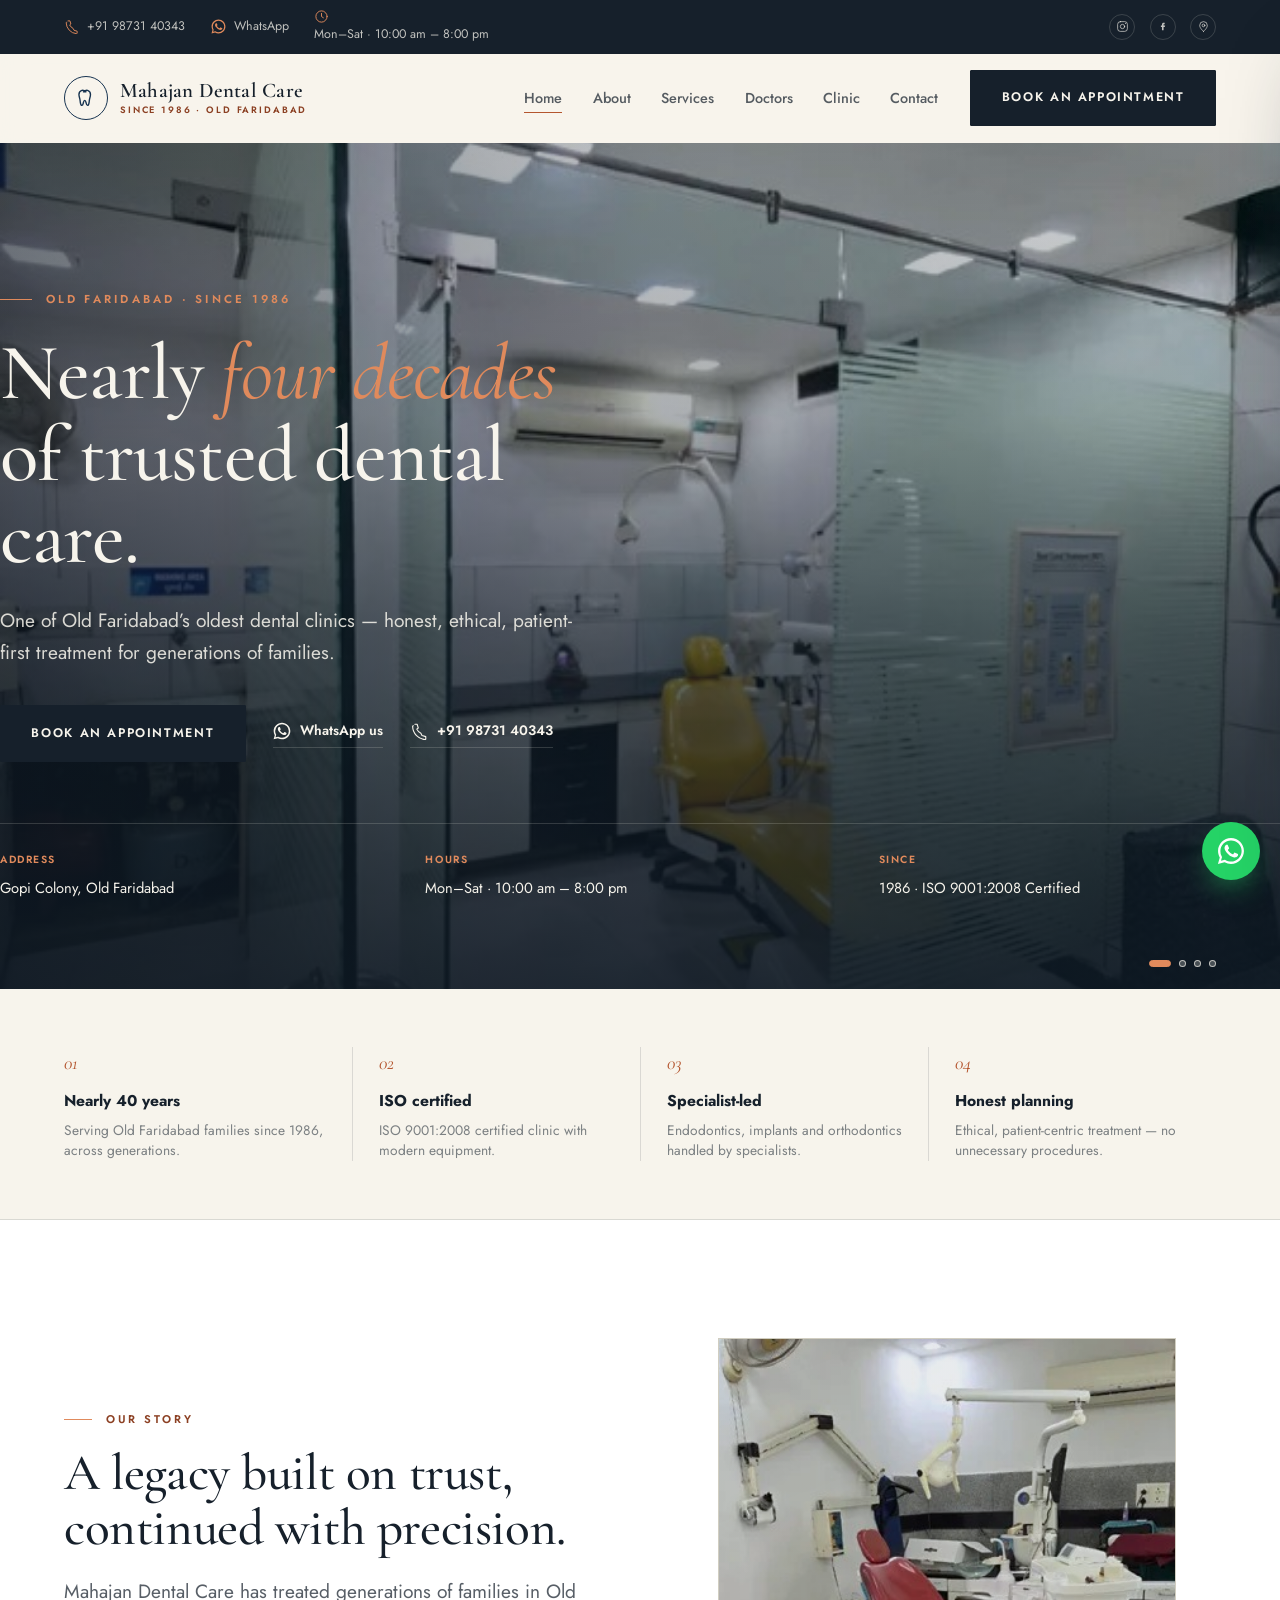
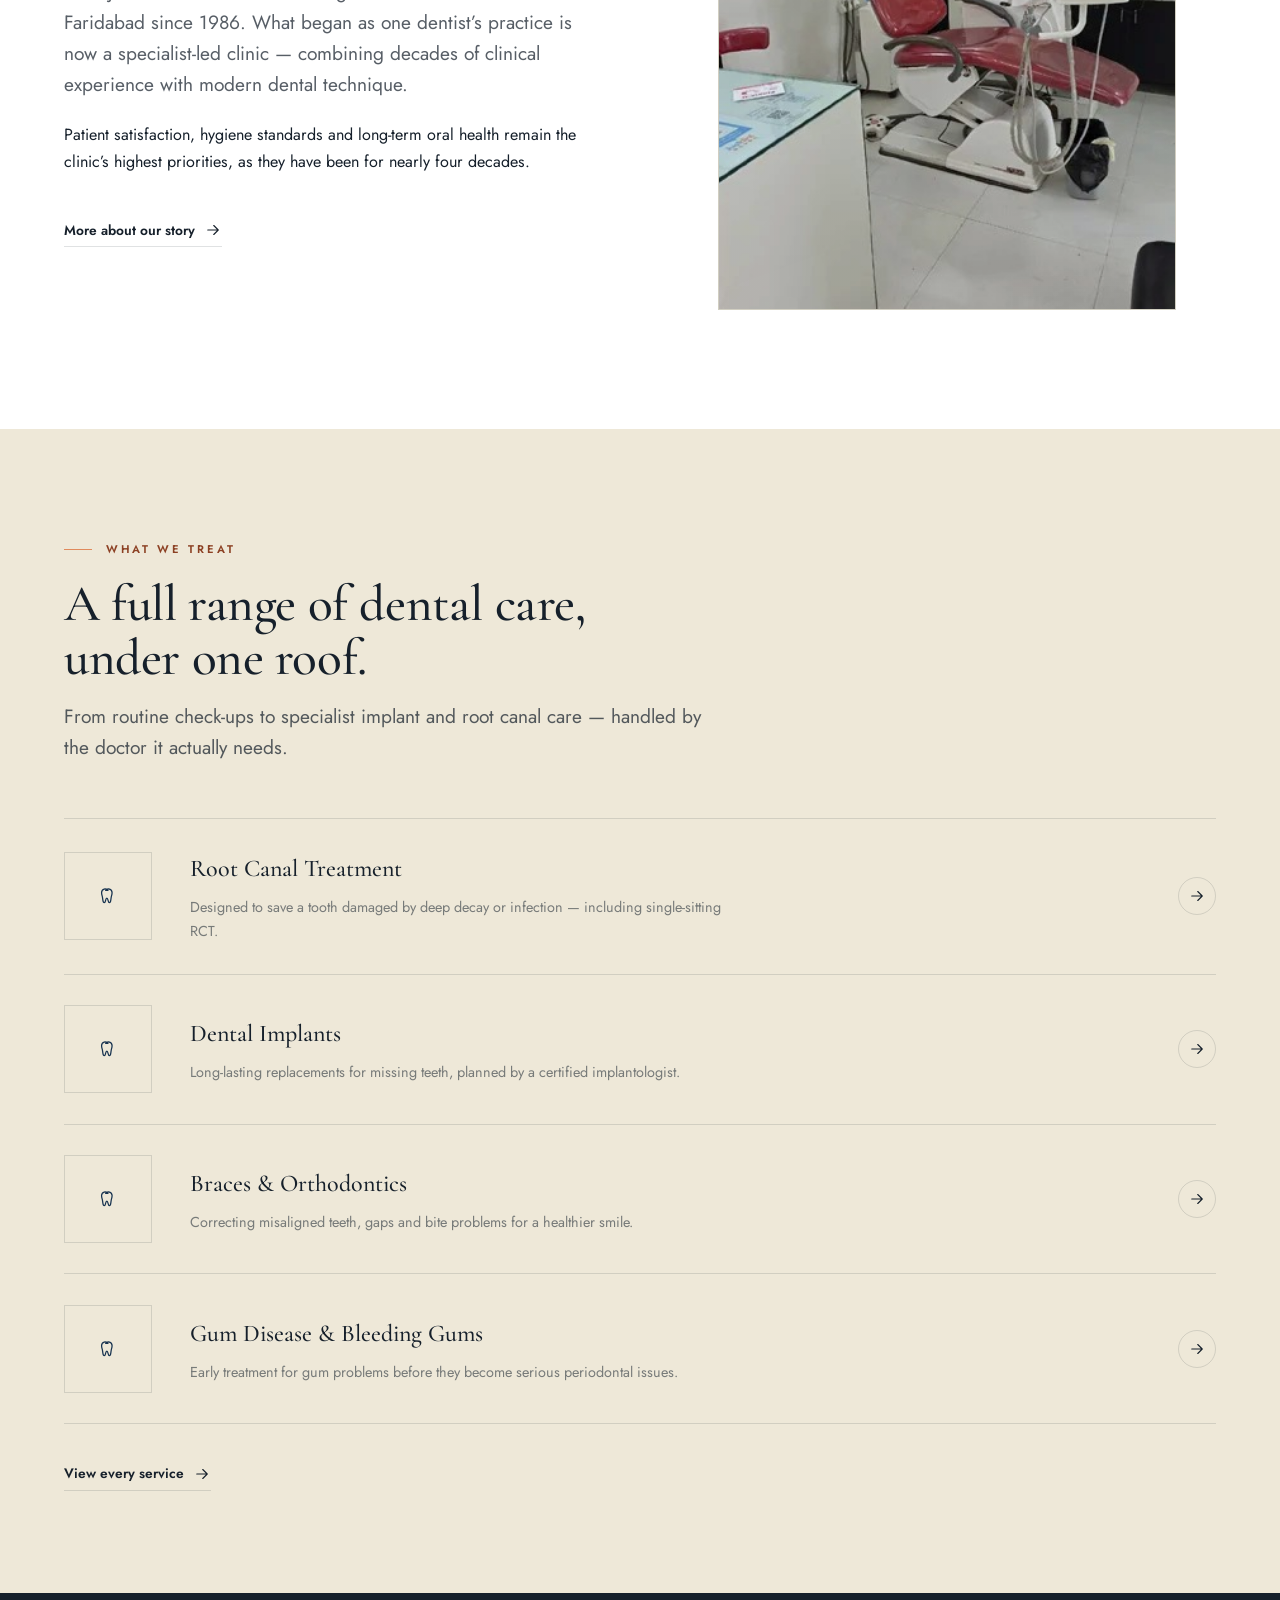
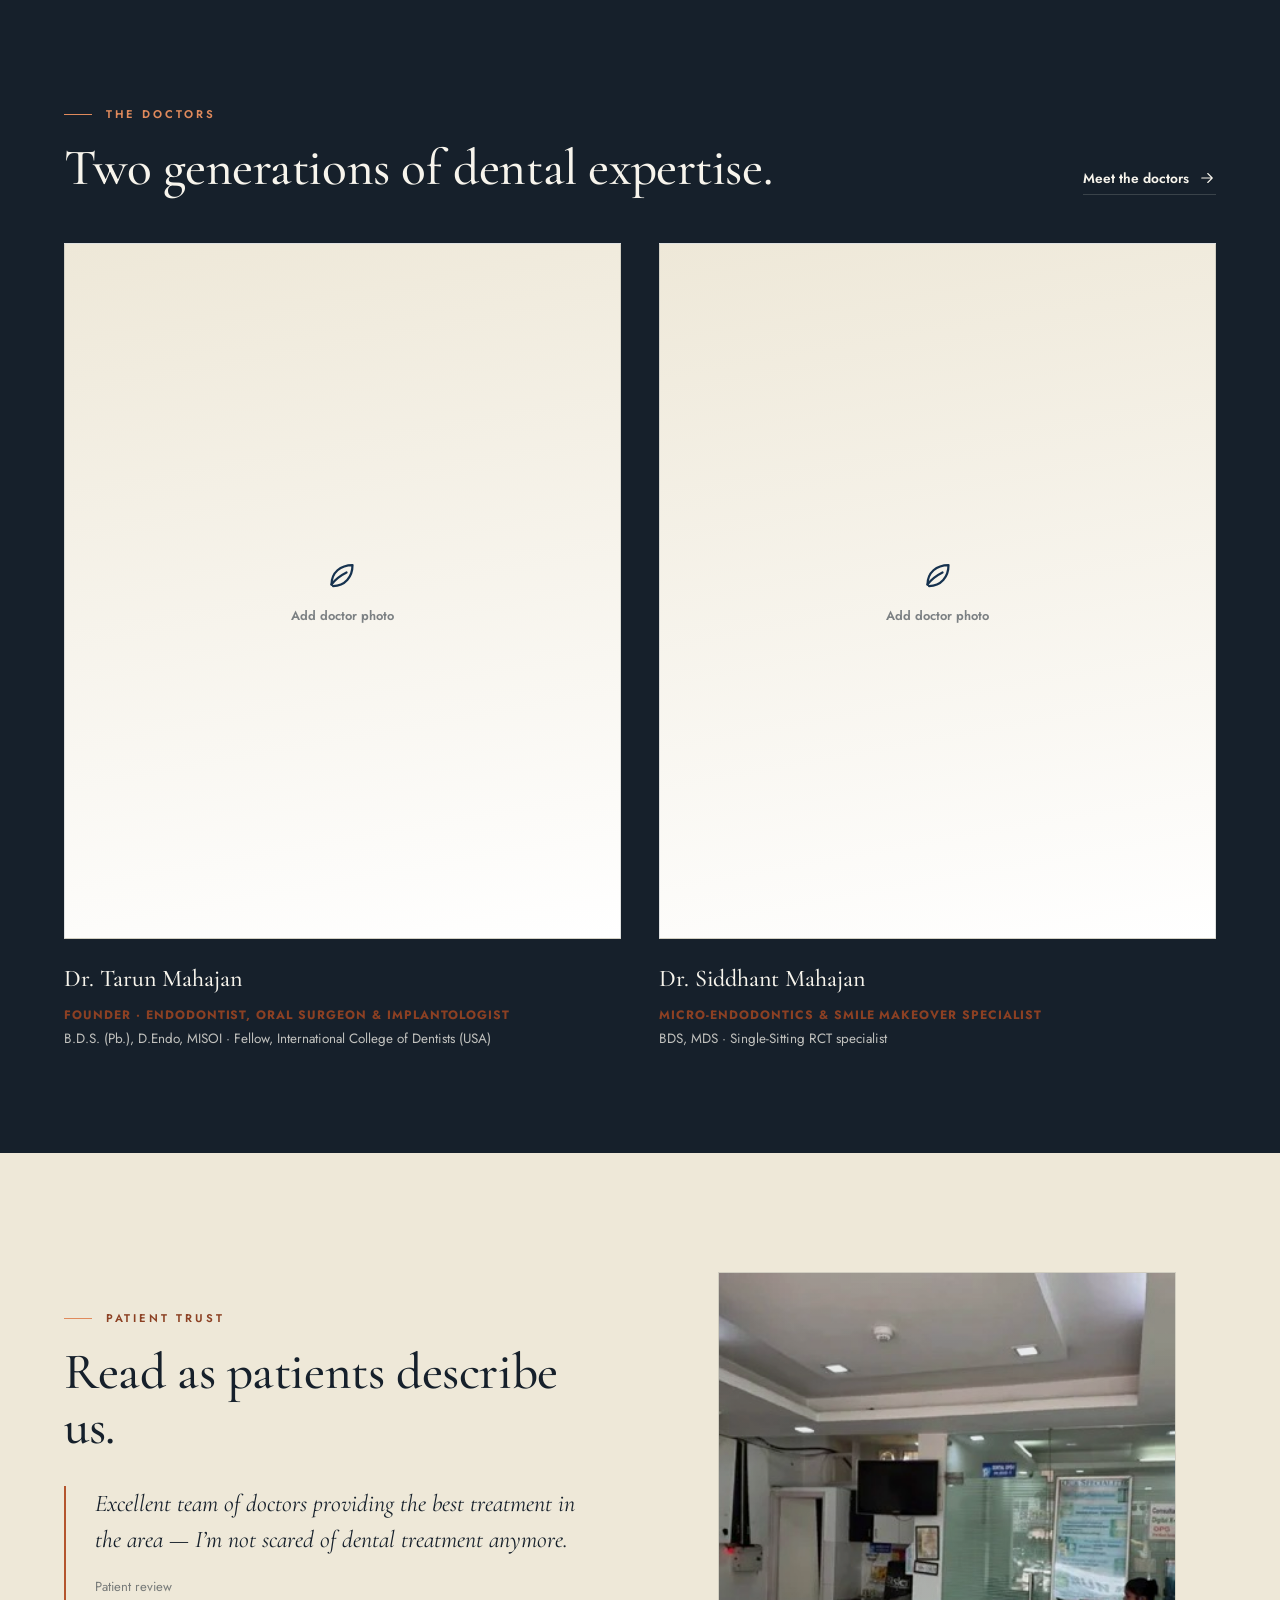
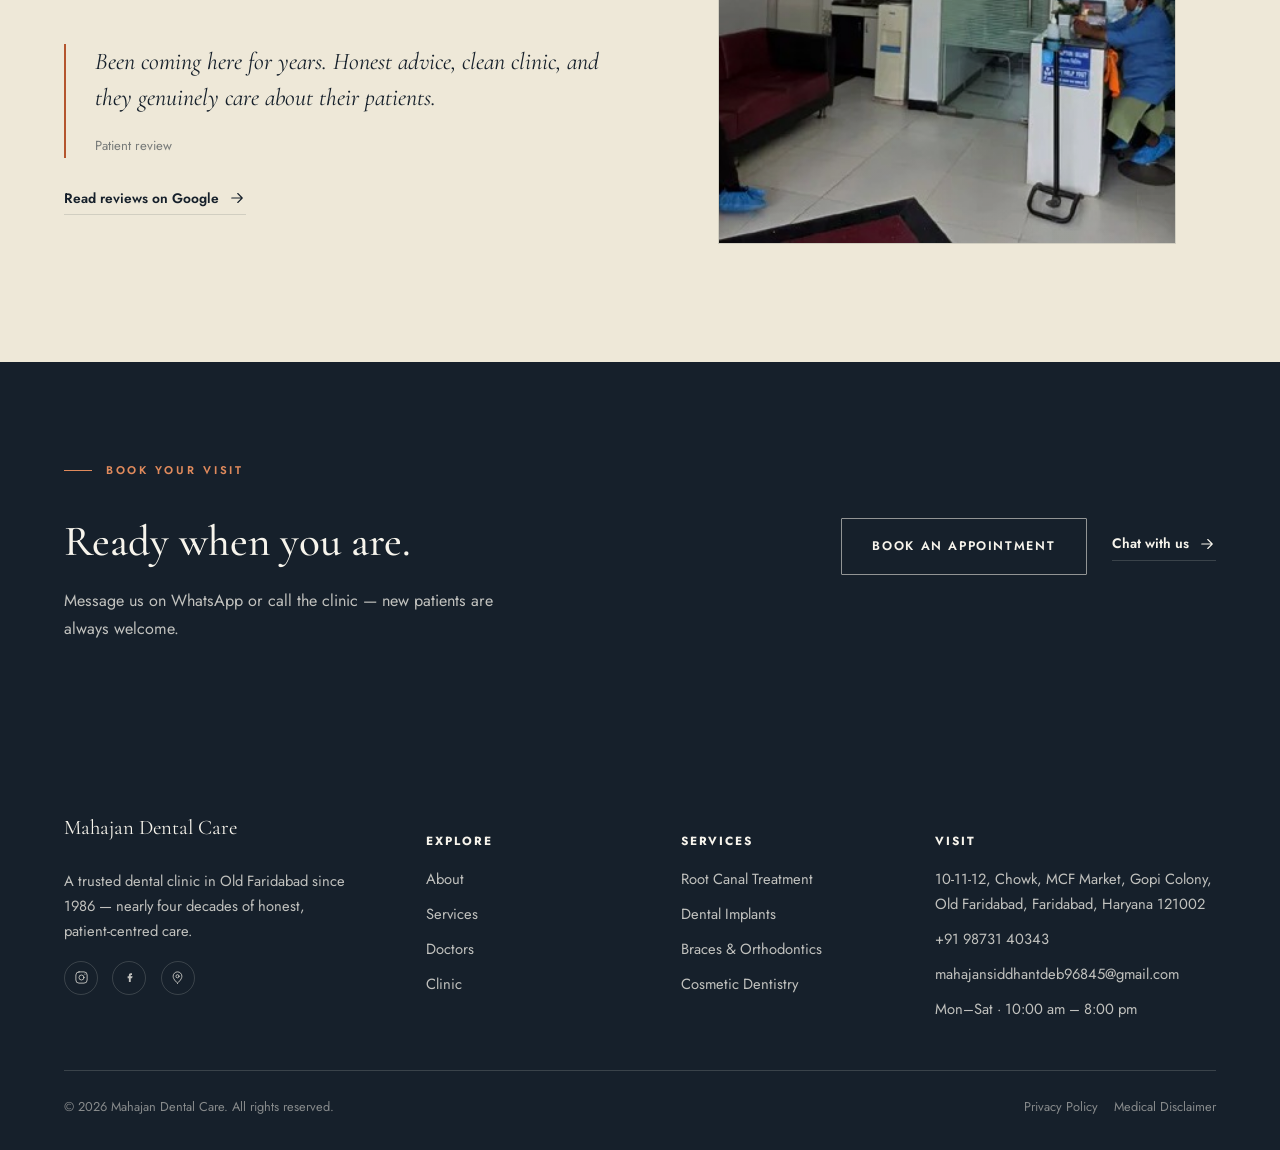
==== index.html @ 80f60401 "Initial commit: Mahajan Dental Care — premium redesign Built from scratch: own CSS design system, ow" ====
<!DOCTYPE html>
<html lang="en">
<head>
<meta charset="UTF-8">
<meta name="viewport" content="width=device-width, initial-scale=1">
<title>Trusted Dental Clinic in Old Faridabad Since 1986 — Mahajan Dental Care</title>
<meta name="description" content="Mahajan Dental Care — one of Old Faridabad's oldest and most trusted dental clinics, serving families since 1986.">
<link rel="preconnect" href="https://fonts.googleapis.com"><link rel="preconnect" href="https://fonts.gstatic.com" crossorigin>
<link href="https://fonts.googleapis.com/css2?family=Cormorant+Garamond:ital,wght@0,400;0,500;0,600;1,400;1,500&family=Jost:wght@400;500;600;700&display=swap" rel="stylesheet">
<link rel="stylesheet" href="assets/css/site.css">
<link rel="icon" href="assets/img/favicon.png">

</head>
<body>
<a class="skip-link" href="#main">Skip to content</a>

<div class="topbar"><div class="wrap topbar__row">
<div class="topbar__info">
<a href="tel:+919873140343"><svg class="ic" viewBox="0 0 24 24" width="18" height="18" fill="none" stroke="currentColor" stroke-width="1.5" stroke-linecap="round" stroke-linejoin="round" aria-hidden="true"><path d="M6.5 3h3l1.5 5-2 1.5a12 12 0 0 0 5.5 5.5L16 18l5 1.5v3a1 1 0 0 1-1.1 1A18 18 0 0 1 3.5 6.1 1 1 0 0 1 4.5 5"/></svg><span>+91 98731 40343</span></a>
<a href="https://wa.me/919873140343?text=Hello%20Mahajan%20Dental%20Care%2C%20how%20can%20I%20help%20you%3F" target="_blank" rel="noopener"><svg class="ic" viewBox="0 0 24 24" width="18" height="18" fill="currentColor" aria-hidden="true"><path d="M17.47 14.38c-.29-.14-1.7-.84-1.96-.94-.26-.1-.45-.14-.64.15-.19.29-.74.94-.91 1.13-.17.19-.34.21-.62.07-.29-.14-1.21-.45-2.3-1.42-.85-.76-1.42-1.7-1.59-1.98-.17-.29-.02-.44.13-.58.13-.13.29-.34.43-.51.14-.17.19-.29.29-.48.1-.19.05-.36-.02-.51-.07-.14-.64-1.55-.88-2.12-.23-.55-.47-.48-.64-.48h-.55c-.19 0-.5.07-.76.36-.26.29-1 .98-1 2.38 0 1.4 1.02 2.76 1.17 2.95.14.19 2.01 3.08 4.88 4.32.68.29 1.21.47 1.63.6.68.22 1.31.19 1.8.12.55-.08 1.7-.69 1.94-1.36.24-.67.24-1.24.17-1.36-.07-.12-.26-.19-.55-.33z"/><path d="M12 .9C5.87.9.9 5.87.9 12c0 1.95.51 3.86 1.48 5.55L.8 23.1l5.68-1.49A11.06 11.06 0 0 0 12 23.1c6.13 0 11.1-4.97 11.1-11.1S18.13.9 12 .9zm0 20.2c-1.72 0-3.4-.46-4.87-1.34l-.35-.21-3.37.89.9-3.29-.23-.35A9.06 9.06 0 0 1 2.9 12 9.1 9.1 0 1 1 12 21.1z"/></svg><span>WhatsApp</span></a>
<span><svg class="ic" viewBox="0 0 24 24" width="18" height="18" fill="none" stroke="currentColor" stroke-width="1.5" stroke-linecap="round" stroke-linejoin="round" aria-hidden="true"><circle cx="12" cy="12" r="9"/><path d="M12 7v5l3 2"/></svg><span>Mon–Sat · 10:00 am – 8:00 pm</span></span>
</div>
<div class="topbar__soc">
<a href="https://www.instagram.com/mahajandentalcare" target="_blank" rel="noopener" aria-label="Instagram"><svg class="ic" viewBox="0 0 24 24" width="15" height="15" fill="none" stroke="currentColor" stroke-width="1.5" stroke-linecap="round" stroke-linejoin="round" aria-hidden="true"><rect x="3" y="3" width="18" height="18" rx="5"/><circle cx="12" cy="12" r="4"/><circle cx="17.5" cy="6.5" r="1" fill="currentColor" stroke="none"/></svg></a>
<a href="https://www.facebook.com/mahajandentalcare" target="_blank" rel="noopener" aria-label="Facebook"><svg class="ic" viewBox="0 0 24 24" width="15" height="15" fill="currentColor" aria-hidden="true"><path d="M14 8h2V5h-2c-1.7 0-3 1.3-3 3v2H9v3h2v6h3v-6h2l1-3h-3V8.5c0-.3.2-.5.5-.5z"/></svg></a>
<a href="https://maps.app.goo.gl/8mZCr58FdoNz6xBy7" target="_blank" rel="noopener" aria-label="Directions"><svg class="ic" viewBox="0 0 24 24" width="18" height="18" fill="none" stroke="currentColor" stroke-width="1.5" stroke-linecap="round" stroke-linejoin="round" aria-hidden="true"><path d="M12 21s7-5.5 7-11a7 7 0 1 0-14 0c0 5.5 7 11 7 11z"/><circle cx="12" cy="10" r="2.5"/></svg></a>
</div>
</div></div>

<header class="site-header" data-header>
<div class="wrap nav">
<a class="brand" href="index.html">
<span class="brand__mark"><svg class="ic" viewBox="0 0 24 24" width="20" height="20" fill="none" stroke="currentColor" stroke-width="1.5" stroke-linecap="round" stroke-linejoin="round" aria-hidden="true"><path d="M12 5.2c-1.6-1.3-3.1-1.9-4.5-1.5-1.9.5-3.2 2.2-3.2 4.5 0 1.7.4 2.9.9 4.5.3 1.3.4 2.6.6 4 .2 1.5.5 3.3 1.7 3.3s1.3-1.4 1.6-2.8c.3-1.3.6-2.6 1.5-2.6s1.2 1.3 1.5 2.6c.3 1.4.5 2.8 1.6 2.8 1.2 0 1.5-1.8 1.7-3.3.2-1.4.3-2.7.6-4 .5-1.6.9-2.8.9-4.5 0-2.3-1.3-4-3.2-4.5-1.4-.4-2.9.2-4.5 1.5z"/></svg></span>
<span class="brand__word"><span class="brand__name">Mahajan Dental Care</span><span class="brand__tag">Since 1986 &middot; Old Faridabad</span></span>
</a>
<ul class="nav__menu"><li><a href="index.html" aria-current="page">Home</a></li><li><a href="about.html">About</a></li><li><a href="services.html">Services</a></li><li><a href="doctors.html">Doctors</a></li><li><a href="clinic.html">Clinic</a></li><li><a href="contact.html">Contact</a></li></ul>
<a class="btn nav__cta" href="https://wa.me/919873140343?text=Hello%20Mahajan%20Dental%20Care%2C%20I%20would%20like%20to%20book%20an%20appointment." target="_blank" rel="noopener">Book an Appointment</a>
<button class="nav__toggle" data-nav-toggle aria-label="Open menu" aria-expanded="false"><svg viewBox="0 0 24 24" width="18" height="18" fill="none" stroke="currentColor" stroke-width="1.6" aria-hidden="true"><path d="M3 6h18M3 12h18M3 18h18"/></svg></button>
</div>
</header>

<div class="nav-scrim" data-nav-scrim></div>
<nav class="mobile-nav" data-mobile-nav aria-label="Mobile">
<button class="mobile-nav__close" data-nav-close aria-label="Close menu"><svg viewBox="0 0 24 24" width="20" height="20" fill="none" stroke="currentColor" stroke-width="1.6" aria-hidden="true"><path d="M6 6l12 12M18 6L6 18"/></svg></button>
<ul><li><a href="index.html">Home</a></li><li><a href="about.html">About</a></li><li><a href="services.html">Services</a></li><li><a href="doctors.html">Doctors</a></li><li><a href="clinic.html">Clinic</a></li><li><a href="contact.html">Contact</a></li></ul>
<a class="btn" style="width:100%;justify-content:center" href="https://wa.me/919873140343?text=Hello%20Mahajan%20Dental%20Care%2C%20I%20would%20like%20to%20book%20an%20appointment." target="_blank" rel="noopener">Book an Appointment</a>
</nav>

<main id="main">
<section class="hero" data-hero-slideshow>
<div class="hero__slides">
<div class="hero__slide is-active"><img src="assets/img/treatment-room-1.jpg" alt="Treatment room at Mahajan Dental Care"></div>
<div class="hero__slide"><img src="assets/img/reception-bench.jpg" alt="Reception at Mahajan Dental Care"></div>
<div class="hero__slide"><img src="assets/img/treatment-room-2.jpg" alt="Treatment room at Mahajan Dental Care"></div>
<div class="hero__slide"><img src="assets/img/entrance-signage.jpg" alt="Mahajan Dental Care clinic entrance"></div>
</div>
<div class="hero__scrim"></div>
<div class="wrap hero__inner">
<div data-reveal>
<span class="hero__eyebrow">Old Faridabad &middot; Since 1986</span>
<h1 class="hero__title">Nearly <em>four decades</em> of trusted dental care.</h1>
<p class="hero__lead">One of Old Faridabad&rsquo;s oldest dental clinics — honest, ethical, patient-first treatment for generations of families.</p>
<div class="hero__actions">
<a class="btn" href="https://wa.me/919873140343?text=Hello%20Mahajan%20Dental%20Care%2C%20I%20would%20like%20to%20book%20an%20appointment." target="_blank" rel="noopener">Book an Appointment</a>
<a class="text-link text-link--light" href="https://wa.me/919873140343?text=Hello%20Mahajan%20Dental%20Care%2C%20how%20can%20I%20help%20you%3F" target="_blank" rel="noopener"><svg class="ic" viewBox="0 0 24 24" width="18" height="18" fill="currentColor" aria-hidden="true"><path d="M17.47 14.38c-.29-.14-1.7-.84-1.96-.94-.26-.1-.45-.14-.64.15-.19.29-.74.94-.91 1.13-.17.19-.34.21-.62.07-.29-.14-1.21-.45-2.3-1.42-.85-.76-1.42-1.7-1.59-1.98-.17-.29-.02-.44.13-.58.13-.13.29-.34.43-.51.14-.17.19-.29.29-.48.1-.19.05-.36-.02-.51-.07-.14-.64-1.55-.88-2.12-.23-.55-.47-.48-.64-.48h-.55c-.19 0-.5.07-.76.36-.26.29-1 .98-1 2.38 0 1.4 1.02 2.76 1.17 2.95.14.19 2.01 3.08 4.88 4.32.68.29 1.21.47 1.63.6.68.22 1.31.19 1.8.12.55-.08 1.7-.69 1.94-1.36.24-.67.24-1.24.17-1.36-.07-.12-.26-.19-.55-.33z"/><path d="M12 .9C5.87.9.9 5.87.9 12c0 1.95.51 3.86 1.48 5.55L.8 23.1l5.68-1.49A11.06 11.06 0 0 0 12 23.1c6.13 0 11.1-4.97 11.1-11.1S18.13.9 12 .9zm0 20.2c-1.72 0-3.4-.46-4.87-1.34l-.35-.21-3.37.89.9-3.29-.23-.35A9.06 9.06 0 0 1 2.9 12 9.1 9.1 0 1 1 12 21.1z"/></svg><span>WhatsApp us</span></a>
<a class="text-link text-link--light" href="tel:+919873140343"><svg class="ic" viewBox="0 0 24 24" width="18" height="18" fill="none" stroke="currentColor" stroke-width="1.5" stroke-linecap="round" stroke-linejoin="round" aria-hidden="true"><path d="M6.5 3h3l1.5 5-2 1.5a12 12 0 0 0 5.5 5.5L16 18l5 1.5v3a1 1 0 0 1-1.1 1A18 18 0 0 1 3.5 6.1 1 1 0 0 1 4.5 5"/></svg><span>+91 98731 40343</span></a>
</div>
<dl class="hero__ticket">
<div><dt>Address</dt><dd>Gopi Colony, Old Faridabad</dd></div>
<div><dt>Hours</dt><dd>Mon–Sat · 10:00 am – 8:00 pm</dd></div>
<div><dt>Since</dt><dd>1986 &middot; ISO 9001:2008 Certified</dd></div>
</dl>
</div>
</div>
<div class="hero__dots" data-hero-dots></div>
</section><section class="factstrip"><div class="wrap factstrip__row" data-reveal>
<div class="fact"><span class="fact__no">01</span><h3>Nearly 40 years</h3><p>Serving Old Faridabad families since 1986, across generations.</p></div>
<div class="fact"><span class="fact__no">02</span><h3>ISO certified</h3><p>ISO 9001:2008 certified clinic with modern equipment.</p></div>
<div class="fact"><span class="fact__no">03</span><h3>Specialist-led</h3><p>Endodontics, implants and orthodontics handled by specialists.</p></div>
<div class="fact"><span class="fact__no">04</span><h3>Honest planning</h3><p>Ethical, patient-centric treatment — no unnecessary procedures.</p></div>
</div></section><section class="section bg-card"><div class="wrap split">
<div data-reveal>
<span class="eyebrow">Our story</span>
<h2 class="display-2">A legacy built on trust, continued with precision.</h2>
<p class="lead" style="margin-top:1.3rem">Mahajan Dental Care has treated generations of families in Old Faridabad since 1986. What began as one dentist&rsquo;s practice is now a specialist-led clinic — combining decades of clinical experience with modern dental technique.</p>
<p class="muted" style="margin-top:1rem">Patient satisfaction, hygiene standards and long-term oral health remain the clinic&rsquo;s highest priorities, as they have been for nearly four decades.</p>
<a class="text-link" style="margin-top:1.6rem" href="about.html">More about our story<svg class="ic" viewBox="0 0 24 24" width="18" height="18" fill="none" stroke="currentColor" stroke-width="1.5" stroke-linecap="round" stroke-linejoin="round" aria-hidden="true"><path d="M5 12h14M13 6l6 6-6 6"/></svg></a>
</div>
<div class="split__media" data-reveal>
<figure class="frame frame--tall"><img src="assets/img/treatment-room-3.jpg" alt="Treatment room at Mahajan Dental Care"></figure>
</div>
</div></section><section class="section bg-band"><div class="wrap">
<div class="section-head" data-reveal><span class="eyebrow  ">What we treat</span><h2 class="display-2">A full range of dental care, under one roof.</h2><p class="lead" style="margin-top:1rem">From routine check-ups to specialist implant and root canal care — handled by the doctor it actually needs.</p></div>
<ul class="tlist" data-reveal>
<li><a href="services.html#root-canal"><span class="tlist__thumb"><svg class="ic" viewBox="0 0 24 24" width="20" height="20" fill="none" stroke="currentColor" stroke-width="1.5" stroke-linecap="round" stroke-linejoin="round" aria-hidden="true"><path d="M12 5.2c-1.6-1.3-3.1-1.9-4.5-1.5-1.9.5-3.2 2.2-3.2 4.5 0 1.7.4 2.9.9 4.5.3 1.3.4 2.6.6 4 .2 1.5.5 3.3 1.7 3.3s1.3-1.4 1.6-2.8c.3-1.3.6-2.6 1.5-2.6s1.2 1.3 1.5 2.6c.3 1.4.5 2.8 1.6 2.8 1.2 0 1.5-1.8 1.7-3.3.2-1.4.3-2.7.6-4 .5-1.6.9-2.8.9-4.5 0-2.3-1.3-4-3.2-4.5-1.4-.4-2.9.2-4.5 1.5z"/></svg></span><span class="tlist__body"><h3>Root Canal Treatment</h3><p>Designed to save a tooth damaged by deep decay or infection — including single-sitting RCT.</p></span><span class="tlist__arrow"><svg class="ic" viewBox="0 0 24 24" width="18" height="18" fill="none" stroke="currentColor" stroke-width="1.5" stroke-linecap="round" stroke-linejoin="round" aria-hidden="true"><path d="M5 12h14M13 6l6 6-6 6"/></svg></span></a></li>
<li><a href="services.html#implants"><span class="tlist__thumb"><svg class="ic" viewBox="0 0 24 24" width="20" height="20" fill="none" stroke="currentColor" stroke-width="1.5" stroke-linecap="round" stroke-linejoin="round" aria-hidden="true"><path d="M12 5.2c-1.6-1.3-3.1-1.9-4.5-1.5-1.9.5-3.2 2.2-3.2 4.5 0 1.7.4 2.9.9 4.5.3 1.3.4 2.6.6 4 .2 1.5.5 3.3 1.7 3.3s1.3-1.4 1.6-2.8c.3-1.3.6-2.6 1.5-2.6s1.2 1.3 1.5 2.6c.3 1.4.5 2.8 1.6 2.8 1.2 0 1.5-1.8 1.7-3.3.2-1.4.3-2.7.6-4 .5-1.6.9-2.8.9-4.5 0-2.3-1.3-4-3.2-4.5-1.4-.4-2.9.2-4.5 1.5z"/></svg></span><span class="tlist__body"><h3>Dental Implants</h3><p>Long-lasting replacements for missing teeth, planned by a certified implantologist.</p></span><span class="tlist__arrow"><svg class="ic" viewBox="0 0 24 24" width="18" height="18" fill="none" stroke="currentColor" stroke-width="1.5" stroke-linecap="round" stroke-linejoin="round" aria-hidden="true"><path d="M5 12h14M13 6l6 6-6 6"/></svg></span></a></li>
<li><a href="services.html#braces"><span class="tlist__thumb"><svg class="ic" viewBox="0 0 24 24" width="20" height="20" fill="none" stroke="currentColor" stroke-width="1.5" stroke-linecap="round" stroke-linejoin="round" aria-hidden="true"><path d="M12 5.2c-1.6-1.3-3.1-1.9-4.5-1.5-1.9.5-3.2 2.2-3.2 4.5 0 1.7.4 2.9.9 4.5.3 1.3.4 2.6.6 4 .2 1.5.5 3.3 1.7 3.3s1.3-1.4 1.6-2.8c.3-1.3.6-2.6 1.5-2.6s1.2 1.3 1.5 2.6c.3 1.4.5 2.8 1.6 2.8 1.2 0 1.5-1.8 1.7-3.3.2-1.4.3-2.7.6-4 .5-1.6.9-2.8.9-4.5 0-2.3-1.3-4-3.2-4.5-1.4-.4-2.9.2-4.5 1.5z"/></svg></span><span class="tlist__body"><h3>Braces &amp; Orthodontics</h3><p>Correcting misaligned teeth, gaps and bite problems for a healthier smile.</p></span><span class="tlist__arrow"><svg class="ic" viewBox="0 0 24 24" width="18" height="18" fill="none" stroke="currentColor" stroke-width="1.5" stroke-linecap="round" stroke-linejoin="round" aria-hidden="true"><path d="M5 12h14M13 6l6 6-6 6"/></svg></span></a></li>
<li><a href="services.html#gum-care"><span class="tlist__thumb"><svg class="ic" viewBox="0 0 24 24" width="20" height="20" fill="none" stroke="currentColor" stroke-width="1.5" stroke-linecap="round" stroke-linejoin="round" aria-hidden="true"><path d="M12 5.2c-1.6-1.3-3.1-1.9-4.5-1.5-1.9.5-3.2 2.2-3.2 4.5 0 1.7.4 2.9.9 4.5.3 1.3.4 2.6.6 4 .2 1.5.5 3.3 1.7 3.3s1.3-1.4 1.6-2.8c.3-1.3.6-2.6 1.5-2.6s1.2 1.3 1.5 2.6c.3 1.4.5 2.8 1.6 2.8 1.2 0 1.5-1.8 1.7-3.3.2-1.4.3-2.7.6-4 .5-1.6.9-2.8.9-4.5 0-2.3-1.3-4-3.2-4.5-1.4-.4-2.9.2-4.5 1.5z"/></svg></span><span class="tlist__body"><h3>Gum Disease &amp; Bleeding Gums</h3><p>Early treatment for gum problems before they become serious periodontal issues.</p></span><span class="tlist__arrow"><svg class="ic" viewBox="0 0 24 24" width="18" height="18" fill="none" stroke="currentColor" stroke-width="1.5" stroke-linecap="round" stroke-linejoin="round" aria-hidden="true"><path d="M5 12h14M13 6l6 6-6 6"/></svg></span></a></li>
</ul>
<p style="margin-top:2.2rem" data-reveal><a class="text-link" href="services.html">View every service<svg class="ic" viewBox="0 0 24 24" width="18" height="18" fill="none" stroke="currentColor" stroke-width="1.5" stroke-linecap="round" stroke-linejoin="round" aria-hidden="true"><path d="M5 12h14M13 6l6 6-6 6"/></svg></a></p>
</div></section><section class="section bg-ink"><div class="wrap">
<div style="display:flex;align-items:flex-end;justify-content:space-between;gap:2rem;flex-wrap:wrap;margin-bottom:clamp(2rem,4vw,3rem)" data-reveal>
<div><span class="eyebrow eyebrow--light">The doctors</span><h2 class="display-2" style="color:var(--cream)">Two generations of dental expertise.</h2></div>
<a class="text-link text-link--light" href="doctors.html">Meet the doctors<svg class="ic" viewBox="0 0 24 24" width="18" height="18" fill="none" stroke="currentColor" stroke-width="1.5" stroke-linecap="round" stroke-linejoin="round" aria-hidden="true"><path d="M5 12h14M13 6l6 6-6 6"/></svg></a>
</div>
<div class="team-grid stagger on-dark" data-reveal>
<article class="person"><span class="person__photo"><span class="person__ph"><svg class="ic" viewBox="0 0 24 24" width="34" height="34" fill="none" stroke="currentColor" stroke-width="1.5" stroke-linecap="round" stroke-linejoin="round" aria-hidden="true"><path d="M5 19c0-8 6-13 14-13 0 8-5 14-13 14"/><path d="M5 19c3-4 6-6 10-8"/></svg><span>Add doctor photo</span></span></span><div class="person__body"><h3 class="person__name">Dr. Tarun Mahajan</h3><p class="person__role">Founder &middot; Endodontist, Oral Surgeon &amp; Implantologist</p><p class="person__qual" style="color:var(--cream-70)">B.D.S. (Pb.), D.Endo, MISOI &middot; Fellow, International College of Dentists (USA)</p></div></article>
<article class="person"><span class="person__photo"><span class="person__ph"><svg class="ic" viewBox="0 0 24 24" width="34" height="34" fill="none" stroke="currentColor" stroke-width="1.5" stroke-linecap="round" stroke-linejoin="round" aria-hidden="true"><path d="M5 19c0-8 6-13 14-13 0 8-5 14-13 14"/><path d="M5 19c3-4 6-6 10-8"/></svg><span>Add doctor photo</span></span></span><div class="person__body"><h3 class="person__name">Dr. Siddhant Mahajan</h3><p class="person__role">Micro-Endodontics &amp; Smile Makeover Specialist</p><p class="person__qual" style="color:var(--cream-70)">BDS, MDS &middot; Single-Sitting RCT specialist</p></div></article>
</div>
</div></section><section class="section bg-band"><div class="wrap split split--rev">
<div class="split__media" data-reveal><figure class="frame frame--tall"><img src="assets/img/waiting-area.jpg" alt="Waiting area at Mahajan Dental Care"></figure></div>
<div data-reveal>
<span class="eyebrow">Patient trust</span>
<h2 class="display-2">Read as patients describe us.</h2>
<div style="margin-top:2rem">
<div class="quote"><blockquote>Excellent team of doctors providing the best treatment in the area — I&rsquo;m not scared of dental treatment anymore.</blockquote><cite>Patient review</cite></div>
<div class="quote"><blockquote>Been coming here for years. Honest advice, clean clinic, and they genuinely care about their patients.</blockquote><cite>Patient review</cite></div>
</div>
<a class="text-link" style="margin-top:1.8rem" href="https://maps.app.goo.gl/8mZCr58FdoNz6xBy7" target="_blank" rel="noopener">Read reviews on Google<svg class="ic" viewBox="0 0 24 24" width="18" height="18" fill="none" stroke="currentColor" stroke-width="1.5" stroke-linecap="round" stroke-linejoin="round" aria-hidden="true"><path d="M5 12h14M13 6l6 6-6 6"/></svg></a>
</div>
</div></section><section class="ctaband"><div class="wrap ctaband__row" data-reveal>
<div><span class="eyebrow eyebrow--light">Book your visit</span><h2>Ready when you are.</h2><p>Message us on WhatsApp or call the clinic — new patients are always welcome.</p></div>
<div class="ctaband__btns"><a class="btn btn--cream" href="https://wa.me/919873140343?text=Hello%20Mahajan%20Dental%20Care%2C%20I%20would%20like%20to%20book%20an%20appointment." target="_blank" rel="noopener">Book an Appointment</a><a class="text-link text-link--light" href="https://wa.me/919873140343?text=Hello%20Mahajan%20Dental%20Care%2C%20how%20can%20I%20help%20you%3F" target="_blank" rel="noopener">Chat with us<svg class="ic" viewBox="0 0 24 24" width="18" height="18" fill="none" stroke="currentColor" stroke-width="1.5" stroke-linecap="round" stroke-linejoin="round" aria-hidden="true"><path d="M5 12h14M13 6l6 6-6 6"/></svg></a></div>
</div></section>
</main>

<footer class="site-footer">
<div class="wrap footer-grid">
<div>
<p class="footer-brand__name">Mahajan Dental Care</p>
<p class="footer-brand__stmt">A trusted dental clinic in Old Faridabad since 1986 — nearly four decades of honest, patient-centred care.</p>
<div class="footer-soc">
<a href="https://www.instagram.com/mahajandentalcare" target="_blank" rel="noopener" aria-label="Instagram"><svg class="ic" viewBox="0 0 24 24" width="15" height="15" fill="none" stroke="currentColor" stroke-width="1.5" stroke-linecap="round" stroke-linejoin="round" aria-hidden="true"><rect x="3" y="3" width="18" height="18" rx="5"/><circle cx="12" cy="12" r="4"/><circle cx="17.5" cy="6.5" r="1" fill="currentColor" stroke="none"/></svg></a>
<a href="https://www.facebook.com/mahajandentalcare" target="_blank" rel="noopener" aria-label="Facebook"><svg class="ic" viewBox="0 0 24 24" width="15" height="15" fill="currentColor" aria-hidden="true"><path d="M14 8h2V5h-2c-1.7 0-3 1.3-3 3v2H9v3h2v6h3v-6h2l1-3h-3V8.5c0-.3.2-.5.5-.5z"/></svg></a>
<a href="https://maps.app.goo.gl/8mZCr58FdoNz6xBy7" target="_blank" rel="noopener" aria-label="Directions"><svg class="ic" viewBox="0 0 24 24" width="18" height="18" fill="none" stroke="currentColor" stroke-width="1.5" stroke-linecap="round" stroke-linejoin="round" aria-hidden="true"><path d="M12 21s7-5.5 7-11a7 7 0 1 0-14 0c0 5.5 7 11 7 11z"/><circle cx="12" cy="10" r="2.5"/></svg></a>
</div>
</div>
<div class="footer-col"><h5>Explore</h5><ul>
<li><a href="about.html">About</a></li><li><a href="services.html">Services</a></li>
<li><a href="doctors.html">Doctors</a></li><li><a href="clinic.html">Clinic</a></li></ul></div>
<div class="footer-col"><h5>Services</h5><ul>
<li><a href="services.html#root-canal">Root Canal Treatment</a></li><li><a href="services.html#implants">Dental Implants</a></li>
<li><a href="services.html#braces">Braces &amp; Orthodontics</a></li><li><a href="services.html#cosmetic">Cosmetic Dentistry</a></li></ul></div>
<div class="footer-col"><h5>Visit</h5><ul>
<li>10-11-12, Chowk, MCF Market, Gopi Colony, Old Faridabad, Faridabad, Haryana 121002</li><li><a href="tel:+919873140343">+91 98731 40343</a></li>
<li><a href="mailto:mahajansiddhantdeb96845@gmail.com">mahajansiddhantdeb96845@gmail.com</a></li><li>Mon–Sat · 10:00 am – 8:00 pm</li></ul></div>
</div>
<div class="wrap footer-bottom">
<span>&copy; 2026 Mahajan Dental Care. All rights reserved.</span>
<span><a href="privacy.html">Privacy Policy</a><a href="disclaimer.html">Medical Disclaimer</a></span>
</div>
</footer>

<a class="wa-fab" href="https://wa.me/919873140343?text=Hello%20Mahajan%20Dental%20Care%2C%20how%20can%20I%20help%20you%3F" target="_blank" rel="noopener" aria-label="Chat on WhatsApp"><svg class="ic" viewBox="0 0 24 24" width="18" height="18" fill="currentColor" aria-hidden="true"><path d="M17.47 14.38c-.29-.14-1.7-.84-1.96-.94-.26-.1-.45-.14-.64.15-.19.29-.74.94-.91 1.13-.17.19-.34.21-.62.07-.29-.14-1.21-.45-2.3-1.42-.85-.76-1.42-1.7-1.59-1.98-.17-.29-.02-.44.13-.58.13-.13.29-.34.43-.51.14-.17.19-.29.29-.48.1-.19.05-.36-.02-.51-.07-.14-.64-1.55-.88-2.12-.23-.55-.47-.48-.64-.48h-.55c-.19 0-.5.07-.76.36-.26.29-1 .98-1 2.38 0 1.4 1.02 2.76 1.17 2.95.14.19 2.01 3.08 4.88 4.32.68.29 1.21.47 1.63.6.68.22 1.31.19 1.8.12.55-.08 1.7-.69 1.94-1.36.24-.67.24-1.24.17-1.36-.07-.12-.26-.19-.55-.33z"/><path d="M12 .9C5.87.9.9 5.87.9 12c0 1.95.51 3.86 1.48 5.55L.8 23.1l5.68-1.49A11.06 11.06 0 0 0 12 23.1c6.13 0 11.1-4.97 11.1-11.1S18.13.9 12 .9zm0 20.2c-1.72 0-3.4-.46-4.87-1.34l-.35-.21-3.37.89.9-3.29-.23-.35A9.06 9.06 0 0 1 2.9 12 9.1 9.1 0 1 1 12 21.1z"/></svg></a>
<nav class="mobar" aria-label="Quick contact"><div class="mobar__row">
<a href="tel:+919873140343"><svg class="ic" viewBox="0 0 24 24" width="18" height="18" fill="none" stroke="currentColor" stroke-width="1.5" stroke-linecap="round" stroke-linejoin="round" aria-hidden="true"><path d="M6.5 3h3l1.5 5-2 1.5a12 12 0 0 0 5.5 5.5L16 18l5 1.5v3a1 1 0 0 1-1.1 1A18 18 0 0 1 3.5 6.1 1 1 0 0 1 4.5 5"/></svg><span>Call</span></a>
<a href="https://wa.me/919873140343?text=Hello%20Mahajan%20Dental%20Care%2C%20how%20can%20I%20help%20you%3F" target="_blank" rel="noopener"><svg class="ic" viewBox="0 0 24 24" width="18" height="18" fill="currentColor" aria-hidden="true"><path d="M17.47 14.38c-.29-.14-1.7-.84-1.96-.94-.26-.1-.45-.14-.64.15-.19.29-.74.94-.91 1.13-.17.19-.34.21-.62.07-.29-.14-1.21-.45-2.3-1.42-.85-.76-1.42-1.7-1.59-1.98-.17-.29-.02-.44.13-.58.13-.13.29-.34.43-.51.14-.17.19-.29.29-.48.1-.19.05-.36-.02-.51-.07-.14-.64-1.55-.88-2.12-.23-.55-.47-.48-.64-.48h-.55c-.19 0-.5.07-.76.36-.26.29-1 .98-1 2.38 0 1.4 1.02 2.76 1.17 2.95.14.19 2.01 3.08 4.88 4.32.68.29 1.21.47 1.63.6.68.22 1.31.19 1.8.12.55-.08 1.7-.69 1.94-1.36.24-.67.24-1.24.17-1.36-.07-.12-.26-.19-.55-.33z"/><path d="M12 .9C5.87.9.9 5.87.9 12c0 1.95.51 3.86 1.48 5.55L.8 23.1l5.68-1.49A11.06 11.06 0 0 0 12 23.1c6.13 0 11.1-4.97 11.1-11.1S18.13.9 12 .9zm0 20.2c-1.72 0-3.4-.46-4.87-1.34l-.35-.21-3.37.89.9-3.29-.23-.35A9.06 9.06 0 0 1 2.9 12 9.1 9.1 0 1 1 12 21.1z"/></svg><span>Chat</span></a>
<a class="is-primary" href="https://wa.me/919873140343?text=Hello%20Mahajan%20Dental%20Care%2C%20I%20would%20like%20to%20book%20an%20appointment." target="_blank" rel="noopener"><svg class="ic" viewBox="0 0 24 24" width="18" height="18" fill="none" stroke="currentColor" stroke-width="1.5" stroke-linecap="round" stroke-linejoin="round" aria-hidden="true"><path d="M5 12h14M13 6l6 6-6 6"/></svg><span>Book</span></a>
</div></nav>

<script src="assets/js/site.js"></script>
</body>
</html>
---- assets/css/site.css ----
/* =============================================================
   MAHAJAN DENTAL CARE — Old Faridabad, since 1986
   Identity: deep navy + warm terracotta (from real clinic signage),
   warm ivory canvas. Editorial serif + clean sans. Built from scratch.
   ============================================================= */

:root{
  --ink:        #16202B;
  --ink-70:     rgba(22,32,43,.72);
  --ink-55:     rgba(22,32,43,.55);
  --ivory:      #F7F4EC;
  --ivory-2:    #EEE8D8;
  --card:       #FFFFFF;
  --line:       rgba(22,32,43,.13);
  --line-soft:  rgba(22,32,43,.08);

  --navy:       #16324F;
  --navy-d:     #0E2138;
  --rust:       #B4552E;
  --rust-d:     #8C4023;
  --rust-lt:    #E08A5C;

  --cream:      #F7F4EC;
  --cream-70:   rgba(247,244,236,.76);
  --line-dark:  rgba(247,244,236,.16);

  --wa:         #25D366;

  --f-serif: "Cormorant Garamond", Georgia, serif;
  --f-sans:  "Jost", "Inter", system-ui, -apple-system, "Segoe UI", sans-serif;

  --wrap: 1240px;
  --gutter: clamp(20px, 5vw, 64px);
  --ease: cubic-bezier(.22,.61,.36,1);
  --ease-out: cubic-bezier(.16,1,.3,1);
  --shadow-sm: 0 2px 12px rgba(22,32,43,.06);
  --shadow: 0 34px 80px -36px rgba(22,32,43,.42);
}

*, *::before, *::after{ box-sizing:border-box; }
html{ scroll-behavior:smooth; -webkit-text-size-adjust:100%; }
@media (prefers-reduced-motion:reduce){ html{ scroll-behavior:auto; } }

body{
  margin:0; background:var(--ivory); color:var(--ink);
  font-family:var(--f-sans); font-size:1.01rem; line-height:1.68; font-weight:400;
  -webkit-font-smoothing:antialiased; text-rendering:optimizeLegibility; overflow-x:hidden;
}
img, svg{ max-width:100%; display:block; }
a{ color:inherit; text-decoration:none; }
h1,h2,h3,h4{ margin:0; font-weight:500; }
p{ margin:0 0 1.1em; }
p:last-child{ margin-bottom:0; }
::selection{ background:var(--rust); color:#fff; }
:focus-visible{ outline:2px solid var(--rust); outline-offset:3px; }

.wrap{ width:min(100% - 2 * var(--gutter), var(--wrap)); margin-inline:auto; }
.skip-link{ position:absolute; left:-999px; top:0; background:var(--ink); color:var(--cream); padding:.8rem 1.2rem; z-index:300; }
.skip-link:focus{ left:16px; top:16px; }

/* ------------------------------ Type ------------------------------ */
.eyebrow{
  display:inline-flex; align-items:center; gap:.85rem;
  font-family:var(--f-sans); font-weight:600; font-size:.7rem; letter-spacing:.26em; text-transform:uppercase;
  color:var(--rust-d); margin:0 0 1.1rem;
}
.eyebrow::before{ content:""; width:28px; height:1px; background:var(--rust-lt); }
.eyebrow--light{ color:var(--rust-lt); }
.eyebrow--center{ padding-left:0; }
.eyebrow--center::before{ display:none; }

.display-1{ font-family:var(--f-serif); font-weight:500; font-size:clamp(2.7rem,5.4vw,4.8rem); line-height:1.02; letter-spacing:-.01em; }
.display-2{ font-family:var(--f-serif); font-weight:500; font-size:clamp(2.1rem,4vw,3.3rem); line-height:1.06; letter-spacing:-.008em; }
.display-3{ font-family:var(--f-serif); font-weight:500; font-size:clamp(1.5rem,2.6vw,2.05rem); line-height:1.16; letter-spacing:-.005em; }
.ital{ font-style:italic; font-weight:400; }
.lead{ font-size:clamp(1.05rem,1.5vw,1.22rem); color:var(--ink-70); line-height:1.62; }
.mut{ color:var(--ink-55); }
.measure{ max-width:56ch; }

.section-head{ max-width:640px; margin-bottom:clamp(2.2rem,5vw,3.4rem); }
.section-head.is-center{ margin-inline:auto; text-align:center; }

/* ----------------------------- Buttons ----------------------------- */
.btn{
  display:inline-flex; align-items:center; gap:.65rem;
  font-family:var(--f-sans); font-weight:600; font-size:.78rem; letter-spacing:.13em; text-transform:uppercase;
  padding:1.05rem 1.9rem; border-radius:1px; border:1px solid var(--ink); background:var(--ink); color:var(--cream);
  transition:background .35s var(--ease), color .35s var(--ease), border-color .35s var(--ease), transform .3s var(--ease);
}
.btn:hover{ background:var(--rust); border-color:var(--rust); color:#fff; transform:translateY(-1px); }
.btn--line{ background:transparent; color:var(--ink); border-color:var(--ink); }
.btn--line:hover{ background:var(--ink); color:var(--cream); }
.btn--cream{ background:transparent; color:var(--cream); border-color:rgba(247,244,236,.55); }
.btn--cream:hover{ background:var(--cream); color:var(--ink); border-color:var(--cream); }

.text-link{
  display:inline-flex; align-items:center; gap:.55rem; font-weight:600; font-size:.86rem; color:var(--ink);
  padding-bottom:.28rem; border-bottom:1px solid var(--line); transition:border-color .3s var(--ease), color .3s var(--ease);
}
.text-link svg{ transition:transform .3s var(--ease); }
.text-link:hover{ border-color:var(--rust); color:var(--rust-d); }
.text-link:hover svg{ transform:translateX(4px); }
.text-link--light{ color:var(--cream); border-color:var(--line-dark); }
.text-link--light:hover{ border-color:var(--rust-lt); color:var(--rust-lt); }
.ic{ flex:none; }

/* ------------------------------ Topbar ------------------------------ */
.topbar{ background:var(--ink); color:var(--cream-70); font-size:.78rem; }
.topbar__row{ display:flex; align-items:center; justify-content:space-between; gap:1rem; padding:.55rem 0; flex-wrap:wrap; }
.topbar__info{ display:flex; gap:1.6rem; flex-wrap:wrap; }
.topbar__info a{ display:inline-flex; align-items:center; gap:.5rem; transition:color .25s; }
.topbar__info a:hover{ color:var(--rust-lt); }
.topbar__info svg{ color:var(--rust-lt); width:15px; height:15px; }
.topbar__soc{ display:flex; gap:.9rem; }
.topbar__soc a{ width:26px; height:26px; display:inline-flex; align-items:center; justify-content:center; border-radius:50%; border:1px solid var(--line-dark); transition:border-color .25s, color .25s; }
.topbar__soc a:hover{ border-color:var(--rust-lt); color:var(--rust-lt); }
.topbar__soc svg{ width:13px; height:13px; }
@media (max-width:760px){ .topbar__info span:last-child{ display:none; } }

/* ------------------------------ Header ------------------------------ */
.site-header{ position:sticky; top:0; z-index:100; background:color-mix(in srgb, var(--ivory) 88%, transparent); backdrop-filter:blur(14px) saturate(140%); border-bottom:1px solid transparent; transition:border-color .3s, box-shadow .3s; }
.site-header.scrolled{ border-color:var(--line); box-shadow:var(--shadow-sm); }
.nav{ display:flex; align-items:center; gap:2rem; padding:1rem 0; }
.brand{ display:inline-flex; align-items:center; gap:.75rem; }
.brand__mark{ width:44px; height:44px; border-radius:50%; border:1px solid var(--navy); display:inline-flex; align-items:center; justify-content:center; color:var(--navy); flex:none; }
.brand__mark svg{ width:22px; height:22px; }
.brand__word{ display:flex; flex-direction:column; line-height:1; gap:3px; }
.brand__name{ font-family:var(--f-serif); font-weight:600; font-size:1.3rem; color:var(--ink); letter-spacing:.01em; }
.brand__tag{ font-family:var(--f-sans); font-size:.58rem; letter-spacing:.2em; text-transform:uppercase; color:var(--rust-d); font-weight:600; }
.nav__menu{ list-style:none; display:flex; gap:1.9rem; margin:0 0 0 auto; padding:0; }
.nav__menu a{ font-size:.9rem; font-weight:500; color:var(--ink-70); position:relative; padding:.3rem 0; }
.nav__menu a::after{ content:""; position:absolute; left:0; bottom:0; width:0; height:1px; background:var(--rust); transition:width .3s var(--ease); }
.nav__menu a:hover{ color:var(--ink); }
.nav__menu a:hover::after, .nav__menu a[aria-current]::after{ width:100%; }
.nav__cta{ display:none; }
@media (min-width:1080px){ .nav__cta{ display:inline-flex; } }
.nav__toggle{ display:none; background:none; border:1px solid var(--line); border-radius:50%; width:44px; height:44px; align-items:center; justify-content:center; cursor:pointer; }
@media (max-width:1079px){ .nav__menu{ display:none; } .nav__toggle{ display:inline-flex; } }
.mobile-nav{ position:fixed; inset:0 0 0 auto; width:min(84vw,340px); background:var(--ivory); z-index:200; transform:translateX(100%); transition:transform .45s var(--ease-out); box-shadow:var(--shadow); padding:6rem 2rem 2rem; overflow-y:auto; }
.mobile-nav.open{ transform:none; }
.mobile-nav ul{ list-style:none; margin:0 0 2rem; padding:0; display:grid; gap:1.3rem; }
.mobile-nav ul a{ font-family:var(--f-serif); font-size:1.5rem; color:var(--ink); }
.mobile-nav__close{ position:absolute; top:1.6rem; right:1.6rem; background:none; border:0; cursor:pointer; }
.nav-scrim{ position:fixed; inset:0; background:rgba(22,32,43,.4); z-index:190; opacity:0; visibility:hidden; transition:opacity .4s; }
.nav-scrim.show{ opacity:1; visibility:visible; }

/* ------------------------------ Hero (full-bleed slideshow) ------------------------------ */
.hero{ position:relative; min-height:min(94vh,860px); display:flex; align-items:flex-end; overflow:hidden; color:var(--cream); background:var(--ink); }
.hero__slides{ position:absolute; inset:0; z-index:0; }
.hero__slide{ position:absolute; inset:0; opacity:0; transition:opacity 1.6s var(--ease); }
.hero__slide.is-active{ opacity:1; z-index:1; }
.hero__slide img{ width:100%; height:100%; object-fit:cover; object-position:50% 30%; animation:heroKen 11s ease-in-out infinite alternate; }
@keyframes heroKen{ from{ transform:scale(1.0);} to{ transform:scale(1.08) translateY(-1.5%);} }
.hero__scrim{ position:absolute; inset:0; z-index:2; background:
  linear-gradient(0deg, rgba(14,24,35,.88) 0%, rgba(14,24,35,.58) 42%, rgba(14,24,35,.24) 68%, rgba(14,24,35,.12) 100%),
  linear-gradient(100deg, rgba(14,24,35,.55) 0%, rgba(14,24,35,.15) 46%, rgba(14,24,35,.05) 100%);
  pointer-events:none; }
.hero__inner{ position:relative; z-index:3; width:100%; padding-block:clamp(2rem,5vw,3rem) clamp(3rem,7vw,4.5rem); }
.hero__eyebrow{ display:inline-flex; align-items:center; gap:.85rem; font-weight:600; font-size:.72rem; letter-spacing:.28em; text-transform:uppercase; color:var(--rust-lt); margin-bottom:1.5rem; }
.hero__eyebrow::before{ content:""; width:32px; height:1px; background:var(--rust-lt); }
.hero__title{ max-width:16ch; font-family:var(--f-serif); font-weight:500; font-size:clamp(2.8rem,6.2vw,5.2rem); line-height:1.03; letter-spacing:-.01em; color:var(--cream); }
.hero__title em{ font-style:italic; color:var(--rust-lt); font-weight:400; }
.hero__lead{ margin:1.6rem 0 0; max-width:48ch; font-size:clamp(1.05rem,1.5vw,1.2rem); color:rgba(247,244,236,.86); }
.hero__actions{ display:flex; flex-wrap:wrap; align-items:center; gap:1.7rem; margin-top:2.3rem; }
.hero__ticket{ display:grid; grid-template-columns:repeat(3,auto); gap:clamp(1.6rem,4vw,3.6rem); margin-top:clamp(2.6rem,5vw,3.8rem); padding-top:1.7rem; border-top:1px solid var(--line-dark); }
.hero__ticket dt{ font-size:.65rem; font-weight:600; letter-spacing:.15em; text-transform:uppercase; color:var(--rust-lt); margin:0 0 .5rem; }
.hero__ticket dd{ margin:0; font-size:.92rem; color:var(--cream); }
@media (max-width:640px){ .hero__ticket{ grid-template-columns:1fr; gap:1.1rem; } }
.hero__dots{ position:absolute; right:var(--gutter); bottom:22px; z-index:4; display:flex; gap:.5rem; }
.hero__dots button{ width:7px; height:7px; border-radius:50%; border:1px solid rgba(247,244,236,.7); background:rgba(247,244,236,.25); padding:0; cursor:pointer; transition:background .35s var(--ease), width .35s var(--ease); }
.hero__dots button.is-active{ background:var(--rust-lt); width:22px; border-radius:4px; border-color:var(--rust-lt); }
@media (prefers-reduced-motion:reduce){ .hero__slide img{ animation:none; } }

/* ----------------------------- Fact strip ----------------------------- */
.factstrip{ background:var(--ivory); border-bottom:1px solid var(--line); padding-block:clamp(2.4rem,5vw,3.6rem); }
.factstrip__row{ display:grid; grid-template-columns:repeat(4,1fr); }
.fact{ padding:0 clamp(1rem,2vw,1.8rem); border-left:1px solid var(--line); }
.fact:first-child{ border-left:0; padding-left:0; }
.fact__no{ display:block; font-family:var(--f-serif); font-style:italic; font-size:1.2rem; color:var(--rust); margin-bottom:.55rem; }
.fact h3{ font-size:.98rem; font-weight:700; margin:0 0 .35rem; }
.fact p{ margin:0; font-size:.86rem; color:var(--ink-55); line-height:1.5; }
@media (max-width:760px){
  .factstrip__row{ grid-template-columns:1fr 1fr; row-gap:1.8rem; }
  .fact{ border-left:0; padding-left:0; }
  .fact:nth-child(odd){ border-right:1px solid var(--line); padding-right:1.4rem; }
  .fact:nth-child(even){ padding-left:1.4rem; }
}

/* ------------------------------ Sections ------------------------------ */
.section{ padding-block:clamp(4rem,8vw,6.5rem); }
.bg-card{ background:var(--card); }
.bg-band{ background:var(--ivory-2); }
.bg-ink{ background:var(--ink); color:var(--cream); }
.bg-ink .eyebrow{ color:var(--rust-lt); }
.bg-ink .muted, .bg-ink .mut{ color:var(--cream-70); }

.split{ display:grid; grid-template-columns:1fr 1fr; gap:clamp(2.4rem,6vw,5.5rem); align-items:center; }
.split--rev .split__media{ order:2; }
@media (max-width:900px){ .split{ grid-template-columns:1fr; } .split--rev .split__media{ order:0; } }

.frame{ position:relative; overflow:hidden; border:1px solid var(--line); background:var(--ivory-2); }
.frame img{ width:100%; height:100%; object-fit:cover; display:block; transition:transform 1.4s var(--ease); }
.frame:hover img{ transform:scale(1.045); }
.frame::after{ content:""; position:absolute; inset:0; background:linear-gradient(160deg, rgba(22,50,79,.10), rgba(22,32,43,.08)); mix-blend-mode:multiply; pointer-events:none; }
.frame--tall{ aspect-ratio:4/5; }
.frame--wide{ aspect-ratio:16/10; }
.frame--sq{ aspect-ratio:1/1; }
.frame__tag{ position:absolute; left:16px; bottom:16px; z-index:2; background:var(--ink); color:var(--cream); font-size:.7rem; font-weight:600; letter-spacing:.08em; padding:.55rem .95rem; }

/* ------------------------------ Ledger list ------------------------------ */
.ledger{ list-style:none; margin:0; padding:0; }
.ledger li{ display:grid; grid-template-columns:auto 1fr auto; gap:clamp(1rem,3vw,2.6rem); align-items:baseline; padding:clamp(1.5rem,3vw,2.1rem) 0; border-top:1px solid var(--line); }
.ledger li:last-child{ border-bottom:1px solid var(--line); }
.ledger__no{ font-family:var(--f-serif); font-style:italic; color:var(--rust); font-size:1.05rem; }
.ledger__t{ font-family:var(--f-serif); font-weight:500; font-size:clamp(1.25rem,2.4vw,1.75rem); color:var(--ink); }
.ledger__d{ margin-top:.4rem; color:var(--ink-55); max-width:56ch; font-size:.95rem; }
.ledger__more{ justify-self:end; }
.bg-ink .ledger li{ border-top-color:var(--line-dark); }
.bg-ink .ledger li:last-child{ border-bottom-color:var(--line-dark); }
.bg-ink .ledger__no{ color:var(--rust-lt); }
.bg-ink .ledger__t{ color:var(--cream); }
@media (max-width:700px){ .ledger li{ grid-template-columns:1fr; } .ledger__more{ justify-self:start; margin-top:.6rem; } }

/* ------------------------------ Treatment index list ------------------------------ */
.tlist{ list-style:none; margin:0; padding:0; }
.tlist li{ border-top:1px solid var(--line); }
.tlist li:last-child{ border-bottom:1px solid var(--line); }
.tlist a{ display:grid; grid-template-columns:88px 1fr auto; align-items:center; gap:clamp(1.2rem,3vw,2.4rem); padding:clamp(1.3rem,2.6vw,1.9rem) 0; }
.tlist__thumb{ width:88px; height:88px; overflow:hidden; flex:none; border:1px solid var(--line); background:var(--ivory-2); display:flex; align-items:center; justify-content:center; color:var(--navy); }
.tlist__thumb img{ width:100%; height:100%; object-fit:cover; transition:transform .5s var(--ease); }
.tlist a:hover .tlist__thumb img{ transform:scale(1.08); }
.tlist__body h3{ font-family:var(--f-serif); font-weight:500; font-size:clamp(1.2rem,2vw,1.5rem); }
.tlist__body p{ margin:.35rem 0 0; color:var(--ink-55); font-size:.9rem; max-width:60ch; }
.tlist__arrow{ width:38px; height:38px; border-radius:50%; border:1px solid var(--line); display:inline-flex; align-items:center; justify-content:center; transition:background .3s var(--ease), border-color .3s var(--ease), color .3s var(--ease); }
.tlist a:hover .tlist__arrow{ background:var(--rust); border-color:var(--rust); color:#fff; }
@media (max-width:600px){ .tlist a{ grid-template-columns:64px 1fr; } .tlist__arrow{ display:none; } }

/* ------------------------------ Feature grid ------------------------------ */
.feat-grid{ display:grid; grid-template-columns:repeat(4,1fr); gap:1px; background:var(--line); border:1px solid var(--line); }
.feat{ background:var(--card); padding:clamp(1.8rem,3vw,2.4rem); transition:background .4s var(--ease); }
.feat:hover{ background:var(--ivory); }
.feat__no{ font-family:var(--f-serif); font-style:italic; color:var(--rust); font-size:1.3rem; display:block; margin-bottom:1rem; }
.feat h3{ font-size:1.02rem; font-weight:700; margin-bottom:.5rem; }
.feat p{ font-size:.88rem; color:var(--ink-55); line-height:1.55; margin:0; }
@media (max-width:900px){ .feat-grid{ grid-template-columns:1fr 1fr; } }
@media (max-width:560px){ .feat-grid{ grid-template-columns:1fr; } }

/* ------------------------------ Team ------------------------------ */
.team-grid{ display:grid; grid-template-columns:repeat(2,1fr); gap:clamp(1.8rem,3vw,2.8rem); }
.person__photo{ display:block; aspect-ratio:4/5; position:relative; overflow:hidden; border:1px solid var(--line); background:linear-gradient(170deg,var(--ivory-2),var(--card)); }
.person__photo img{ width:100%; height:100%; object-fit:cover; object-position:top center; }
.person__ph{ position:absolute; inset:0; display:flex; flex-direction:column; align-items:center; justify-content:center; gap:.8rem; color:var(--navy); text-align:center; padding:1.4rem; }
.person__ph svg{ width:36px; height:36px; }
.person__ph span{ font-size:.8rem; font-weight:600; color:var(--ink-55); }
.person__body{ padding-top:1.2rem; }
.person__name{ font-family:var(--f-serif); font-weight:500; font-size:1.5rem; }
.on-dark .person__name{ color:var(--cream); }
.person__role{ font-size:.76rem; font-weight:700; letter-spacing:.08em; text-transform:uppercase; color:var(--rust-d); margin:.4rem 0 .15rem; }
.person__qual{ font-size:.84rem; color:var(--ink-55); }
.person__bio{ margin-top:.7rem; font-size:.92rem; color:var(--ink-70); line-height:1.6; }
.person__cred{ list-style:none; margin:1rem 0 0; padding:0; display:grid; gap:.5rem; }
.person__cred li{ font-size:.86rem; color:var(--ink-70); padding-left:1.1rem; position:relative; }
.person__cred li::before{ content:"\2014"; position:absolute; left:0; color:var(--rust); }
@media (max-width:700px){ .team-grid{ grid-template-columns:1fr; } }

/* ------------------------------ Gallery (bento) ------------------------------ */
.gallery{ display:grid; grid-template-columns:repeat(6,1fr); grid-auto-rows:120px; gap:.6rem; }
.gallery .frame{ height:100%; }
.g1{ grid-column:span 3; grid-row:span 3; }
.g2{ grid-column:span 3; grid-row:span 2; }
.g3{ grid-column:span 3; grid-row:span 2; }
.g4{ grid-column:span 2; grid-row:span 2; }
.g5{ grid-column:span 4; grid-row:span 2; }
@media (max-width:800px){ .gallery{ grid-template-columns:repeat(2,1fr); grid-auto-rows:160px; } .g1,.g2,.g3,.g4,.g5{ grid-column:span 1; grid-row:span 2; } }

/* ------------------------------ Quote / reviews ------------------------------ */
.quote{ border-left:2px solid var(--rust); padding-left:clamp(1.2rem,3vw,1.8rem); margin:0; }
.quote blockquote{ font-family:var(--f-serif); font-style:italic; font-size:clamp(1.15rem,2vw,1.5rem); line-height:1.5; margin:0 0 .9rem; color:var(--ink); }
.quote cite{ font-style:normal; font-size:.82rem; color:var(--ink-55); }
.quote + .quote{ margin-top:clamp(2rem,4vw,2.8rem); }

/* ------------------------------ Process steps ------------------------------ */
.steps{ display:grid; grid-template-columns:repeat(4,1fr); gap:clamp(1.4rem,3vw,2.2rem); }
.step{ padding-top:1.4rem; border-top:2px solid var(--rust); }
.step__no{ font-family:var(--f-serif); font-weight:600; font-size:2rem; color:var(--rust); line-height:1; }
.step h3{ margin-top:.8rem; font-size:1.02rem; }
.step p{ margin-top:.4rem; font-size:.88rem; color:var(--ink-55); }
@media (max-width:800px){ .steps{ grid-template-columns:1fr 1fr; } }
@media (max-width:480px){ .steps{ grid-template-columns:1fr; } }

/* ------------------------------ CTA band ------------------------------ */
.ctaband{ background:var(--ink); color:var(--cream); padding-block:clamp(3.6rem,7vw,5.6rem); position:relative; overflow:hidden; }
.ctaband__row{ display:flex; align-items:center; justify-content:space-between; gap:2.2rem; flex-wrap:wrap; position:relative; z-index:1; }
.ctaband__row h2{ font-family:var(--f-serif); font-weight:500; font-size:clamp(1.9rem,3.6vw,2.7rem); color:var(--cream); margin-top:.5rem; }
.ctaband__row p{ color:var(--cream-70); margin-top:.6rem; max-width:44ch; }
.ctaband__btns{ display:flex; align-items:center; gap:1.6rem; flex-wrap:wrap; }

/* ------------------------------ Contact ------------------------------ */
.contact-grid{ display:grid; grid-template-columns:1fr 1fr; gap:clamp(2.2rem,5vw,4.5rem); }
.contact-card{ border:1px solid var(--line); padding:clamp(1.8rem,3vw,2.6rem); background:var(--card); }
.contact-card + .contact-card{ margin-top:1.4rem; }
.contact-card h3{ display:flex; align-items:center; gap:.6rem; font-family:var(--f-sans); font-weight:700; font-size:.82rem; letter-spacing:.08em; text-transform:uppercase; color:var(--rust-d); margin-bottom:.8rem; }
.contact-card p{ margin:0; color:var(--ink-70); }
.contact-card a.text-link{ margin-top:.9rem; }
@media (max-width:860px){ .contact-grid{ grid-template-columns:1fr; } }

.formfield{ margin-bottom:1.2rem; }
.formfield label{ display:block; font-size:.78rem; font-weight:600; letter-spacing:.05em; text-transform:uppercase; color:var(--ink-55); margin-bottom:.5rem; }
.formfield input, .formfield textarea{ width:100%; border:1px solid var(--line); background:var(--card); padding:.85rem 1rem; font-family:inherit; font-size:.95rem; color:var(--ink); border-radius:0; }
.formfield textarea{ min-height:120px; resize:vertical; }
.formfield input:focus, .formfield textarea:focus{ outline:none; border-color:var(--rust); }
.form__msg{ margin-top:1rem; font-size:.88rem; display:none; }
.form__msg.ok{ display:block; color:var(--rust-d); font-weight:600; }

/* ------------------------------ Footer ------------------------------ */
.site-footer{ background:var(--ink); color:var(--cream-70); padding-block:clamp(3.6rem,7vw,5rem) 2rem; }
.footer-grid{ display:grid; grid-template-columns:1.5fr 1fr 1fr 1.3fr; gap:2.4rem; }
.footer-brand__name{ font-family:var(--f-serif); font-size:1.3rem; color:var(--cream); }
.footer-brand__stmt{ margin:1.1rem 0; max-width:32ch; font-size:.92rem; }
.footer-soc{ display:flex; gap:.9rem; }
.footer-soc a{ width:34px; height:34px; border-radius:50%; border:1px solid var(--line-dark); display:inline-flex; align-items:center; justify-content:center; transition:border-color .3s, color .3s; }
.footer-soc a:hover{ border-color:var(--rust-lt); color:var(--rust-lt); }
.footer-soc svg{ width:15px; height:15px; }
.footer-col h5{ color:var(--cream); font-size:.74rem; letter-spacing:.16em; text-transform:uppercase; font-weight:700; margin-bottom:1rem; }
.footer-col ul{ list-style:none; margin:0; padding:0; display:grid; gap:.65rem; font-size:.92rem; }
.footer-col a:hover{ color:var(--cream); }
.footer-bottom{ display:flex; justify-content:space-between; gap:1rem; margin-top:3rem; padding-top:1.6rem; border-top:1px solid var(--line-dark); font-size:.8rem; color:rgba(247,244,236,.5); flex-wrap:wrap; }
.footer-bottom a{ margin-left:1rem; }
@media (max-width:900px){ .footer-grid{ grid-template-columns:1fr 1fr; } }
@media (max-width:560px){ .footer-grid{ grid-template-columns:1fr; } }

/* ------------------------------ Floating WhatsApp + mobile bar ------------------------------ */
.wa-fab{ position:fixed; right:20px; bottom:20px; z-index:85; width:58px; height:58px; border-radius:50%; background:var(--wa); color:#fff; display:inline-flex; align-items:center; justify-content:center; box-shadow:0 14px 30px -10px rgba(37,211,102,.6); transition:transform .3s; }
.wa-fab:hover{ transform:translateY(-3px); }
.wa-fab svg{ width:28px; height:28px; }
.mobar{ display:none; position:fixed; left:0; right:0; bottom:0; z-index:90; background:var(--ink); border-top:1px solid var(--line-dark); }
.mobar__row{ display:grid; grid-template-columns:1fr 1fr 1fr; }
.mobar a{ display:flex; flex-direction:column; align-items:center; gap:.3rem; padding:.75rem 0; color:var(--cream-70); font-size:.68rem; font-weight:600; letter-spacing:.04em; }
.mobar a.is-primary{ background:var(--rust); color:#fff; }
.mobar svg{ width:19px; height:19px; }
@media (max-width:860px){ .mobar{ display:block; } .wa-fab{ bottom:78px; } body{ padding-bottom:60px; } }

/* ------------------------------ Reveal-on-scroll ------------------------------ */
[data-reveal]{ opacity:0; transform:translateY(22px); transition:opacity .85s var(--ease), transform .85s var(--ease); }
[data-reveal].in{ opacity:1; transform:none; }
@media (prefers-reduced-motion:reduce){ [data-reveal]{ opacity:1; transform:none; transition:none; } }

.rule{ height:1px; background:var(--line); border:0; margin:0; }
.center{ text-align:center; }
.mx-auto{ margin-inline:auto; }
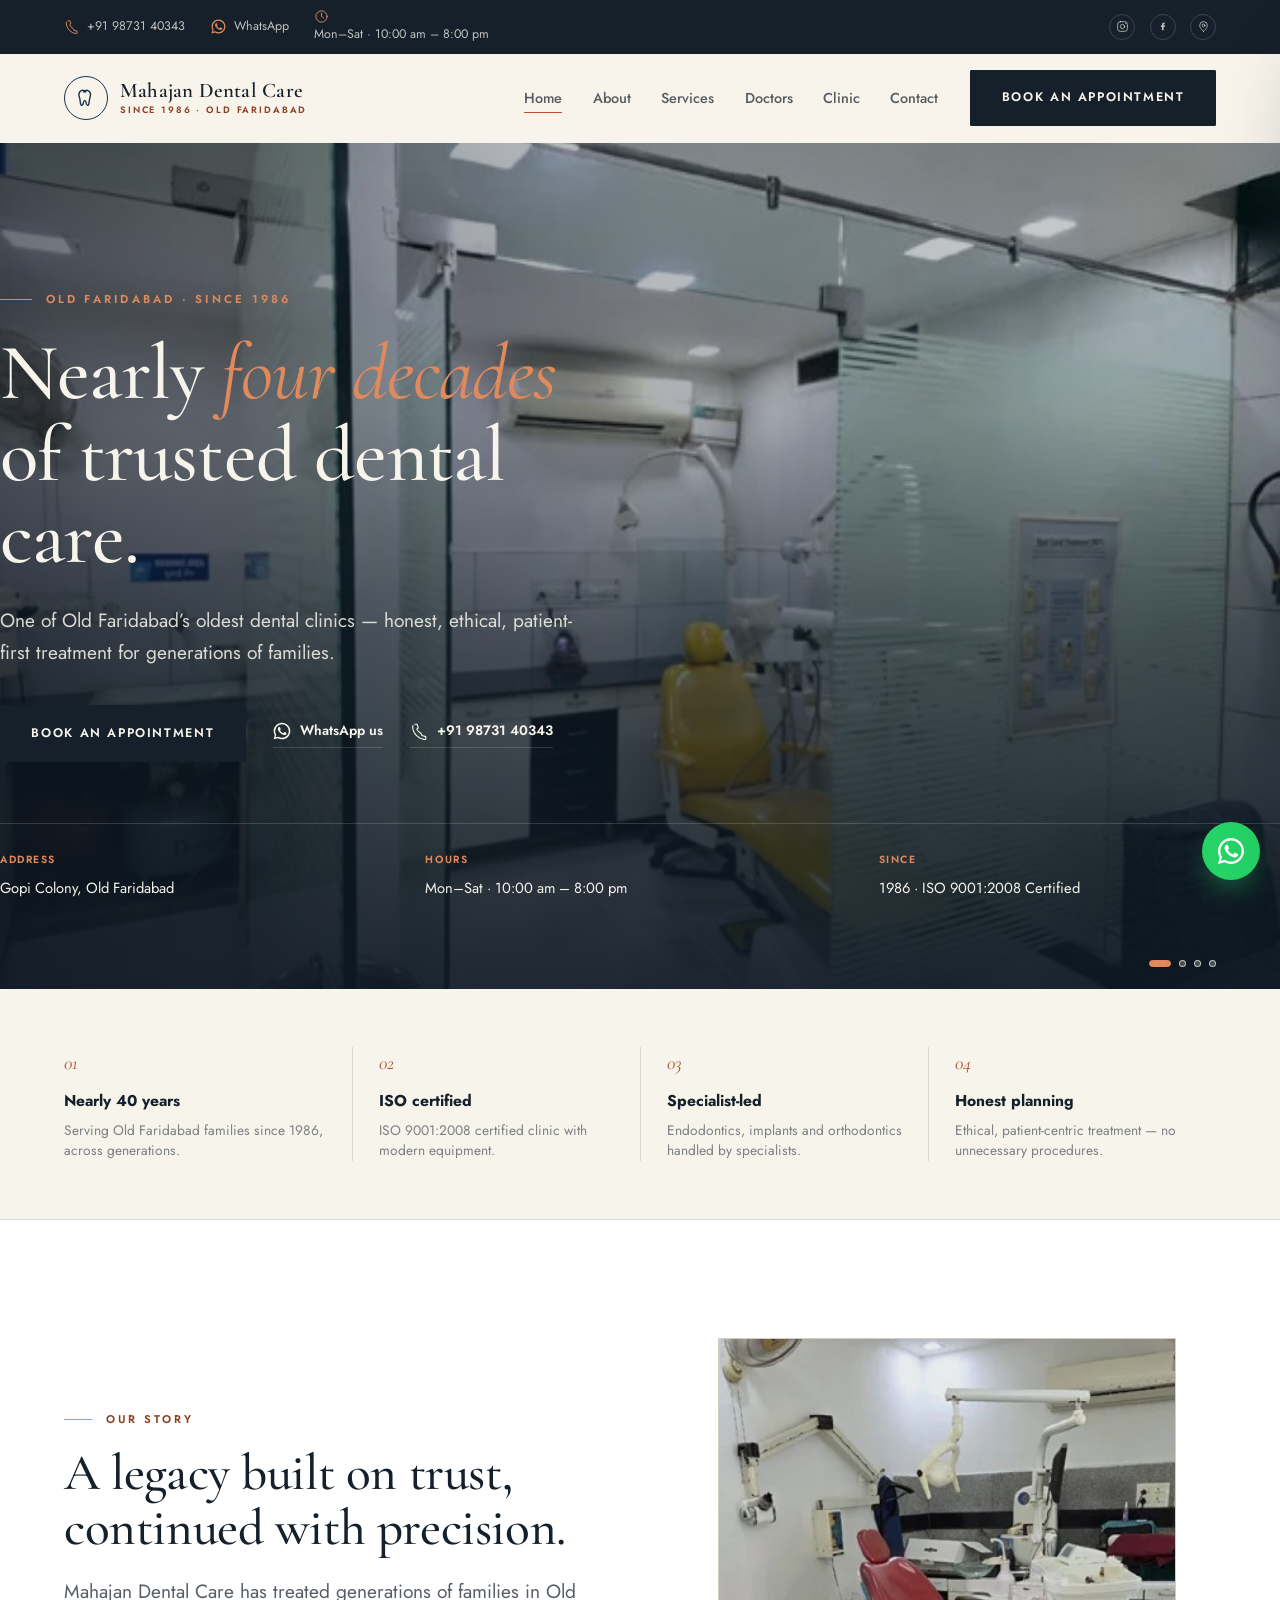
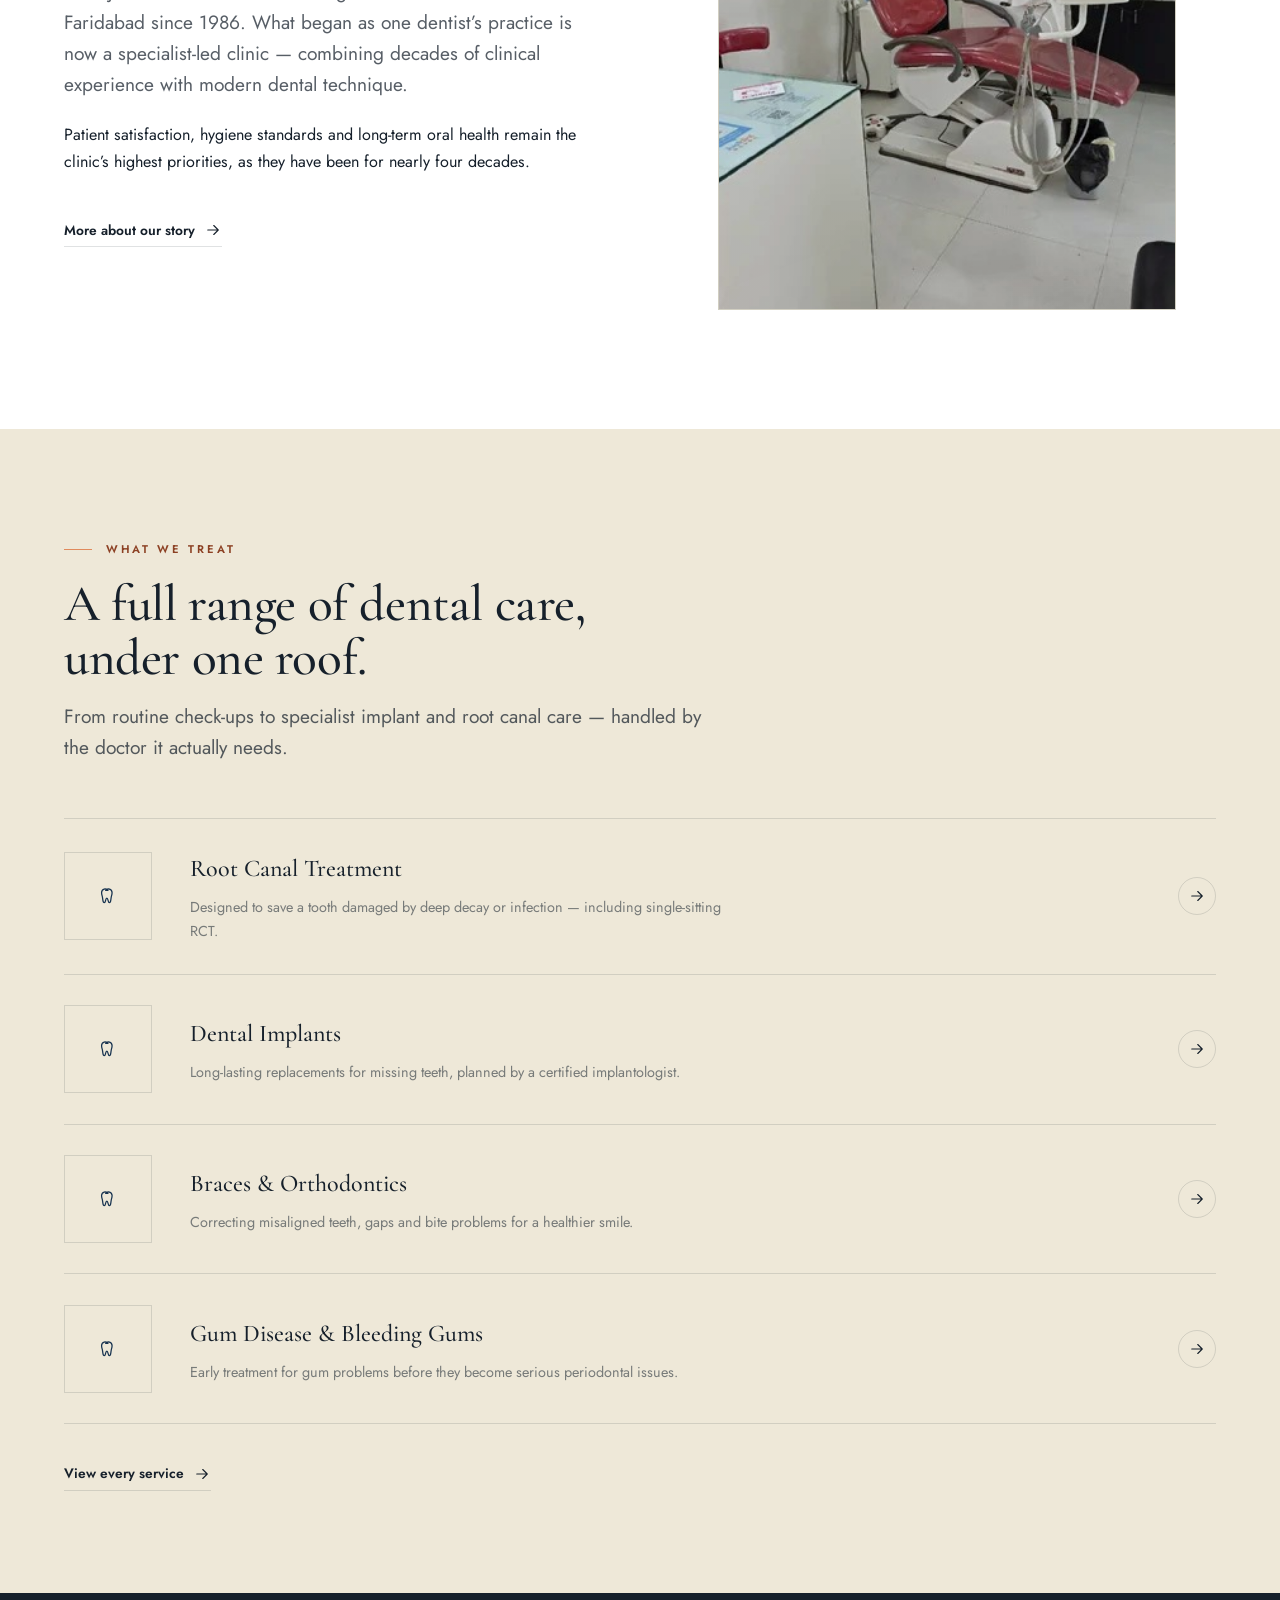
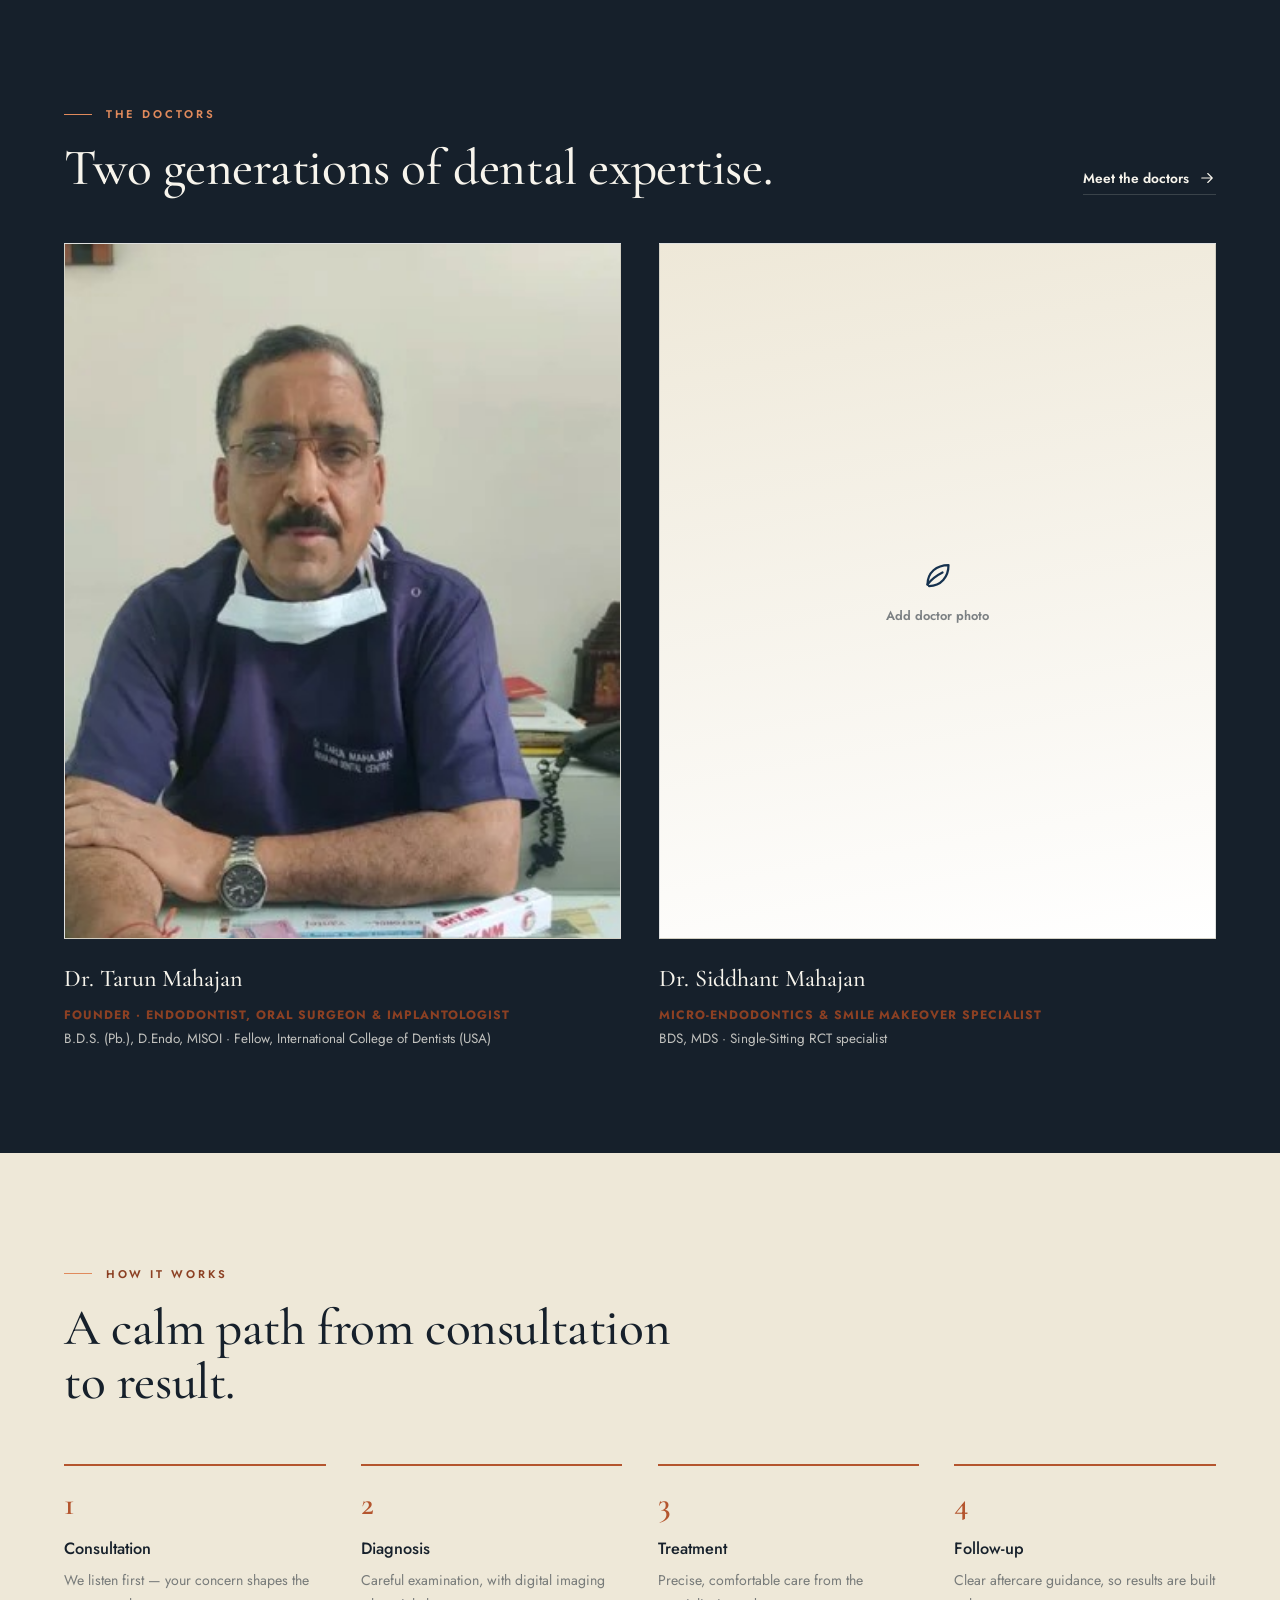
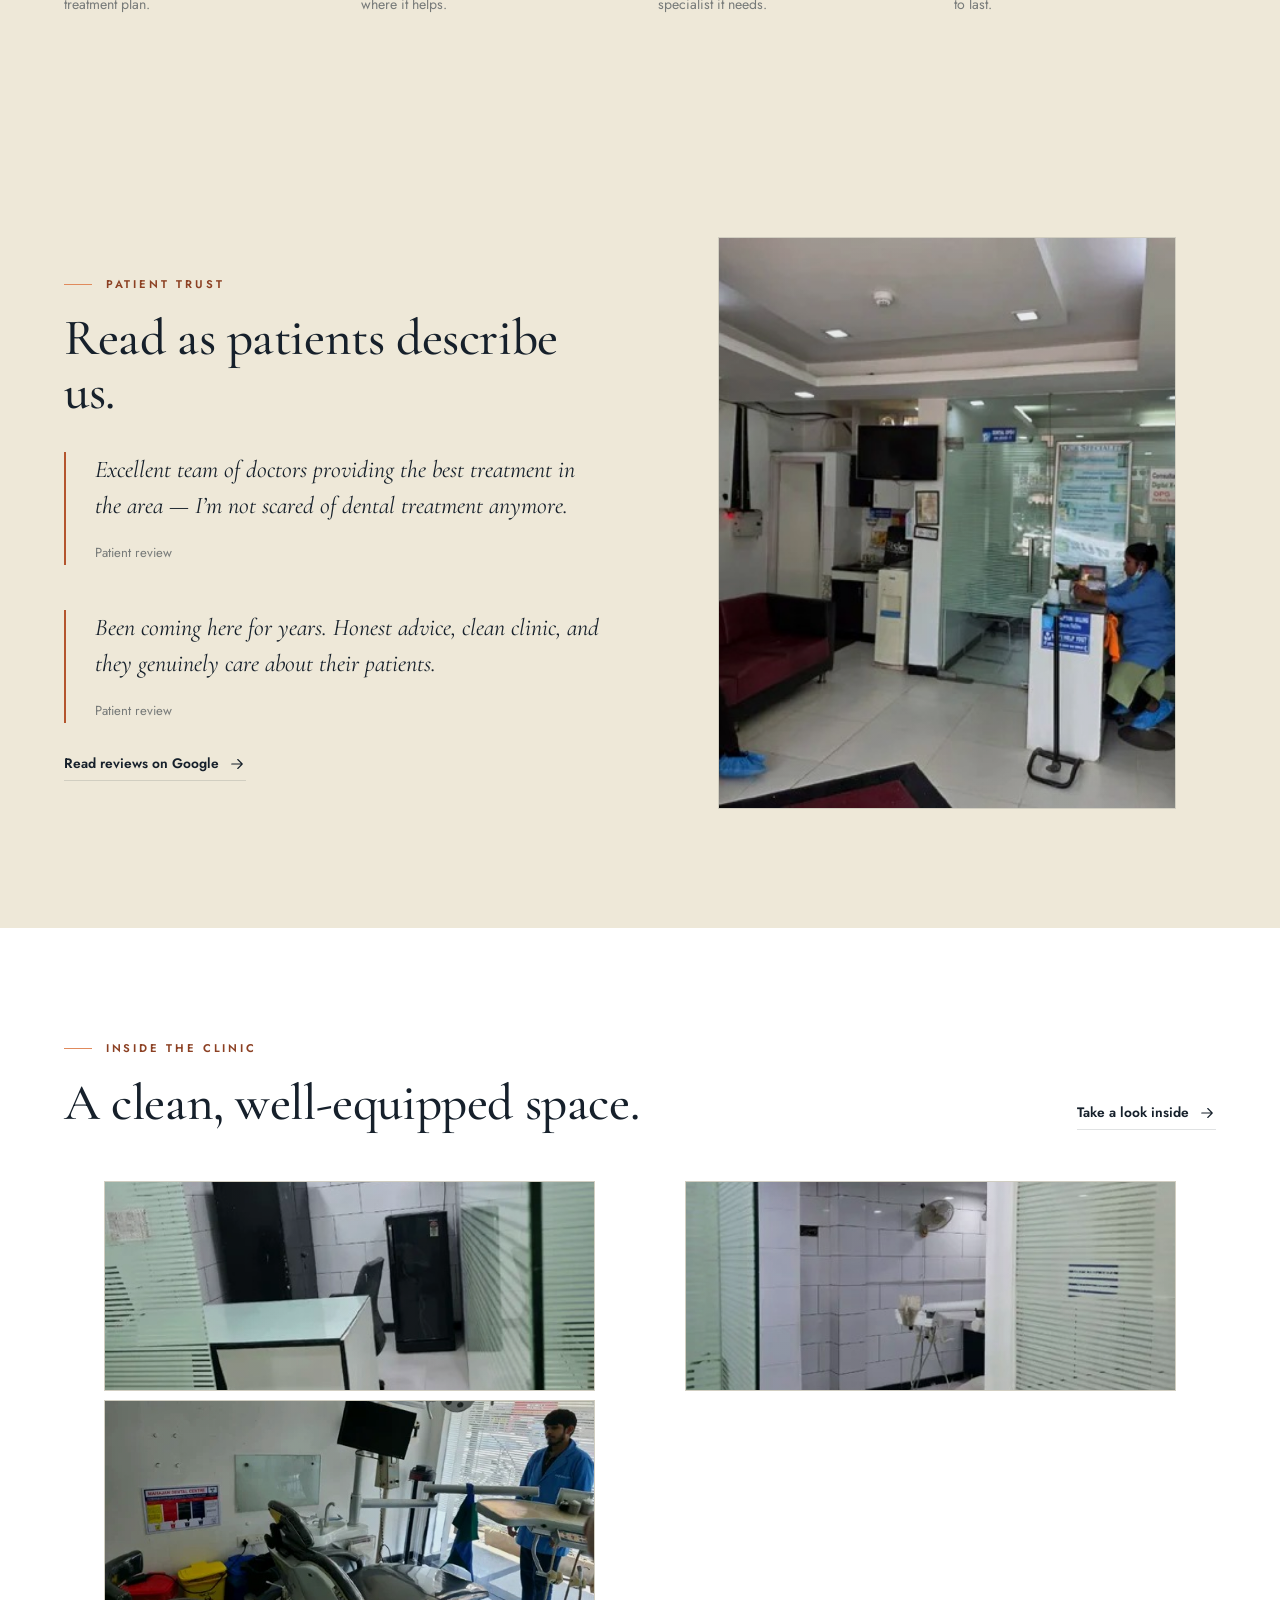
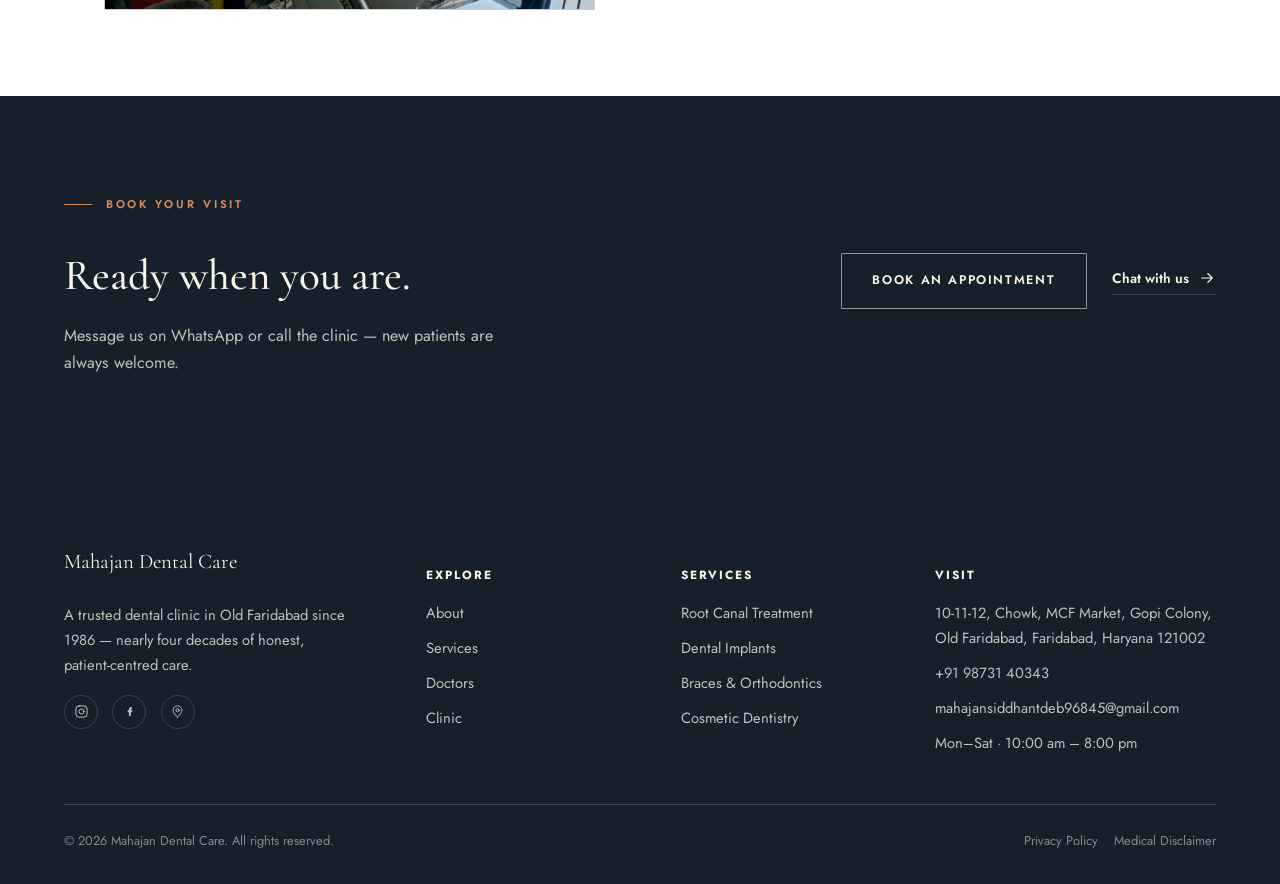
==== commit ab3d2636: "Fix hero photo mix-up (removed a patient portrait used by mistake), add real doctor photo, expand ho" ====
--- a/index.html
+++ b/index.html
@@ -50,9 +50,9 @@
 <section class="hero" data-hero-slideshow>
 <div class="hero__slides">
 <div class="hero__slide is-active"><img src="assets/img/treatment-room-1.jpg" alt="Treatment room at Mahajan Dental Care"></div>
-<div class="hero__slide"><img src="assets/img/reception-bench.jpg" alt="Reception at Mahajan Dental Care"></div>
-<div class="hero__slide"><img src="assets/img/treatment-room-2.jpg" alt="Treatment room at Mahajan Dental Care"></div>
-<div class="hero__slide"><img src="assets/img/entrance-signage.jpg" alt="Mahajan Dental Care clinic entrance"></div>
+<div class="hero__slide"><img src="assets/img/waiting-area.jpg" alt="Waiting area at Mahajan Dental Care"></div>
+<div class="hero__slide"><img src="assets/img/treatment-room-3.jpg" alt="Treatment room at Mahajan Dental Care"></div>
+<div class="hero__slide"><img src="assets/img/opg-xray-room.jpg" alt="OPG X-ray room at Mahajan Dental Care"></div>
 </div>
 <div class="hero__scrim"></div>
 <div class="wrap hero__inner">
@@ -104,8 +104,16 @@
 <a class="text-link text-link--light" href="doctors.html">Meet the doctors<svg class="ic" viewBox="0 0 24 24" width="18" height="18" fill="none" stroke="currentColor" stroke-width="1.5" stroke-linecap="round" stroke-linejoin="round" aria-hidden="true"><path d="M5 12h14M13 6l6 6-6 6"/></svg></a>
 </div>
 <div class="team-grid stagger on-dark" data-reveal>
-<article class="person"><span class="person__photo"><span class="person__ph"><svg class="ic" viewBox="0 0 24 24" width="34" height="34" fill="none" stroke="currentColor" stroke-width="1.5" stroke-linecap="round" stroke-linejoin="round" aria-hidden="true"><path d="M5 19c0-8 6-13 14-13 0 8-5 14-13 14"/><path d="M5 19c3-4 6-6 10-8"/></svg><span>Add doctor photo</span></span></span><div class="person__body"><h3 class="person__name">Dr. Tarun Mahajan</h3><p class="person__role">Founder &middot; Endodontist, Oral Surgeon &amp; Implantologist</p><p class="person__qual" style="color:var(--cream-70)">B.D.S. (Pb.), D.Endo, MISOI &middot; Fellow, International College of Dentists (USA)</p></div></article>
+<article class="person"><span class="person__photo"><img src="assets/img/doctor-tarun-portrait.jpg" alt="Dr. Tarun Mahajan"></span><div class="person__body"><h3 class="person__name">Dr. Tarun Mahajan</h3><p class="person__role">Founder &middot; Endodontist, Oral Surgeon &amp; Implantologist</p><p class="person__qual" style="color:var(--cream-70)">B.D.S. (Pb.), D.Endo, MISOI &middot; Fellow, International College of Dentists (USA)</p></div></article>
 <article class="person"><span class="person__photo"><span class="person__ph"><svg class="ic" viewBox="0 0 24 24" width="34" height="34" fill="none" stroke="currentColor" stroke-width="1.5" stroke-linecap="round" stroke-linejoin="round" aria-hidden="true"><path d="M5 19c0-8 6-13 14-13 0 8-5 14-13 14"/><path d="M5 19c3-4 6-6 10-8"/></svg><span>Add doctor photo</span></span></span><div class="person__body"><h3 class="person__name">Dr. Siddhant Mahajan</h3><p class="person__role">Micro-Endodontics &amp; Smile Makeover Specialist</p><p class="person__qual" style="color:var(--cream-70)">BDS, MDS &middot; Single-Sitting RCT specialist</p></div></article>
+</div>
+</div></section><section class="section bg-band"><div class="wrap">
+<div class="section-head" data-reveal><span class="eyebrow  ">How it works</span><h2 class="display-2">A calm path from consultation to result.</h2></div>
+<div class="steps stagger" data-reveal>
+<div class="step"><span class="step__no">1</span><h3>Consultation</h3><p>We listen first — your concern shapes the treatment plan.</p></div>
+<div class="step"><span class="step__no">2</span><h3>Diagnosis</h3><p>Careful examination, with digital imaging where it helps.</p></div>
+<div class="step"><span class="step__no">3</span><h3>Treatment</h3><p>Precise, comfortable care from the specialist it needs.</p></div>
+<div class="step"><span class="step__no">4</span><h3>Follow-up</h3><p>Clear aftercare guidance, so results are built to last.</p></div>
 </div>
 </div></section><section class="section bg-band"><div class="wrap split split--rev">
 <div class="split__media" data-reveal><figure class="frame frame--tall"><img src="assets/img/waiting-area.jpg" alt="Waiting area at Mahajan Dental Care"></figure></div>
@@ -117,6 +125,16 @@
 <div class="quote"><blockquote>Been coming here for years. Honest advice, clean clinic, and they genuinely care about their patients.</blockquote><cite>Patient review</cite></div>
 </div>
 <a class="text-link" style="margin-top:1.8rem" href="https://maps.app.goo.gl/8mZCr58FdoNz6xBy7" target="_blank" rel="noopener">Read reviews on Google<svg class="ic" viewBox="0 0 24 24" width="18" height="18" fill="none" stroke="currentColor" stroke-width="1.5" stroke-linecap="round" stroke-linejoin="round" aria-hidden="true"><path d="M5 12h14M13 6l6 6-6 6"/></svg></a>
+</div>
+</div></section><section class="section bg-card"><div class="wrap">
+<div style="display:flex;align-items:flex-end;justify-content:space-between;gap:2rem;flex-wrap:wrap;margin-bottom:clamp(1.6rem,3vw,2.2rem)" data-reveal>
+<div><span class="eyebrow">Inside the clinic</span><h2 class="display-2">A clean, well-equipped space.</h2></div>
+<a class="text-link" href="clinic.html">Take a look inside<svg class="ic" viewBox="0 0 24 24" width="18" height="18" fill="none" stroke="currentColor" stroke-width="1.5" stroke-linecap="round" stroke-linejoin="round" aria-hidden="true"><path d="M5 12h14M13 6l6 6-6 6"/></svg></a>
+</div>
+<div class="gallery" data-reveal style="grid-auto-rows:100px">
+<figure class="frame g2"><img src="assets/img/entrance-signage.jpg" alt="Clinic entrance"></figure>
+<figure class="frame g3"><img src="assets/img/opg-room-door.jpg" alt="OPG X-ray room"></figure>
+<figure class="frame g3"><img src="assets/img/treatment-room-2.jpg" alt="Treatment room"></figure>
 </div>
 </div></section><section class="ctaband"><div class="wrap ctaband__row" data-reveal>
 <div><span class="eyebrow eyebrow--light">Book your visit</span><h2>Ready when you are.</h2><p>Message us on WhatsApp or call the clinic — new patients are always welcome.</p></div>
--- a/assets/css/site.css
+++ b/assets/css/site.css
@@ -149,7 +149,7 @@
 .hero__slides{ position:absolute; inset:0; z-index:0; }
 .hero__slide{ position:absolute; inset:0; opacity:0; transition:opacity 1.6s var(--ease); }
 .hero__slide.is-active{ opacity:1; z-index:1; }
-.hero__slide img{ width:100%; height:100%; object-fit:cover; object-position:50% 30%; animation:heroKen 11s ease-in-out infinite alternate; }
+.hero__slide img{ width:100%; height:100%; object-fit:cover; object-position:50% 42%; animation:heroKen 11s ease-in-out infinite alternate; }
 @keyframes heroKen{ from{ transform:scale(1.0);} to{ transform:scale(1.08) translateY(-1.5%);} }
 .hero__scrim{ position:absolute; inset:0; z-index:2; background:
   linear-gradient(0deg, rgba(14,24,35,.88) 0%, rgba(14,24,35,.58) 42%, rgba(14,24,35,.24) 68%, rgba(14,24,35,.12) 100%),
